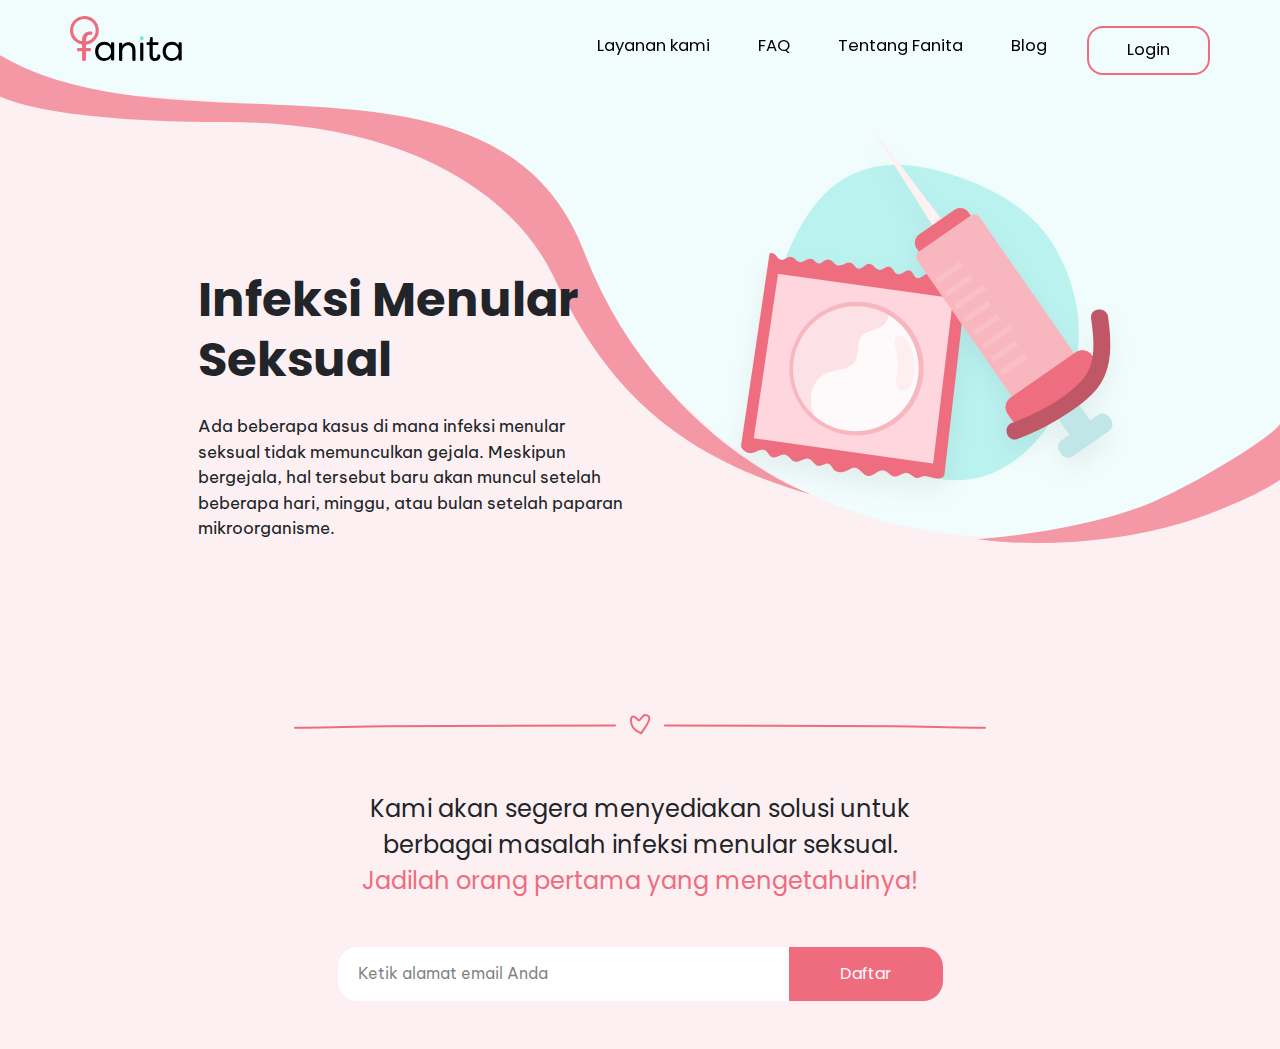
==== STI.html @ 1aedebb6 "STI LANDING PAGE" ====
<!DOCTYPE html>
<html lang="en">
<head>
    <meta charset="UTF-8">
    <meta http-equiv="X-UA-Compatible" content="IE=edge">
    <meta name="viewport" content="width=device-width, initial-scale=1.0">
    <title>Home - Fanita</title>
    <link rel="stylesheet" href="assets/css/bootstrap.min.css">
    <link rel="stylesheet" href="assets/css/lp-baru.css">
    <link rel="stylesheet" href="assets/css/media.css">
    <script src="assets/js/popper.min.js"></script>
    <script src="assets/js/jquery.min.js"></script>
    <script src="assets/js/bootstrap.min.js"></script>    
</head>
<body>

    <!-- navbar -->
    <nav class="navbar navbar-expand-lg navbar-light set-navbar-xs fixed-top">
        <div class="container cont-nav">
            <a class="navbar-brand" href="#">
                <img src="assets/img/icon/fanita-logo.svg" height="45" alt="">
            </a>
      
            <button class="navbar-toggler collapsed" type="button" data-toggle="collapse" data-target="#navbarSupportedContent" aria-controls="navbarSupportedContent" aria-expanded="false" aria-label="Toggle navigation">
                <span class="icon-bar top-bar"></span>
                <span class="icon-bar middle-bar"></span>
                <span class="icon-bar bottom-bar"></span>       
            </button>
      
      
            <div class="collapse navbar-collapse" id="navbarSupportedContent">
                <ul class="navbar-nav ml-auto">
                
                    <li class="nav-item active">
                        <a class="nav-link menu-list-item" href="#">Layanan kami<span class="sr-only">(current)</span></a>
                    </li>

                    <li class="nav-item active">
                        <a class="nav-link menu-list-item" href="#">FAQ</a>
                    </li>

                    <li class="nav-item active">
                        <a class="nav-link menu-list-item" href="#">Tentang Fanita</a>
                    </li>

                    <li class="nav-item active">
                        <a class="nav-link menu-list-item" href="#">Blog</a>
                    </li>

                    <li class="nav-item active">
                        <a class="nav-link menu-list-item login-button-navbar" href="#">Login</a>
                    </li>
                </ul>
            </div>
        </div>
    </nav>
    <!-- navbar -->

    <!-- hero section -->
    <div class="pink-bg-hero">
        <div class="container-fluid hero-sti">
            <div class="row">
            <img src="assets/img/lp-baru/bg-hero-sti.svg" class="w-100" alt="" style="position: absolute;">
                <div class="col-lg-6">
                    <div class="backup-box-content-hero" style="margin-left: 183px;margin-top: 270px;max-width: 425px;">
                        <h1 style="font-family: 'Poppins';font-weight: bold;font-size: 48px;line-height: 1.25;">Infeksi Menular Seksual</h1>
                        <p class="mt-4" style="font-family: 'Be Vietnam', sans-serif;font-size:17px;">Ada beberapa kasus di mana infeksi menular seksual tidak memunculkan gejala. Meskipun bergejala, hal tersebut baru akan muncul setelah beberapa hari, minggu, atau bulan setelah paparan mikroorganisme.</p>
                    </div>
                </div>
                <div class="col-lg-6">
                    <p class="text-center" style="margin-top: 110px;"><img src="assets/img/lp-baru/sti.png" class="img-fluid" alt=""></p>
                </div>
            </div>
        </div>
        <br>
        <p class="text-center" style="margin-top:130px;"><img src="assets/img/lp-baru/line-hero.svg" alt=""></p>
        <center style="font-size:24px;font-family: poppins;margin-top:55px;" class="pb-5">
            <div class="" style="max-width: 605px;">
                <p class="text-center mb-0">Kami akan segera menyediakan  solusi untuk berbagai masalah infeksi menular seksual.</p>
                <p class="text-center" style="color: #EF6C7F;">Jadilah orang pertama yang mengetahuinya!</p>
                
                <div class="input-group mt-5">
                    <input type="text" class="form-control form-cta" placeholder="Ketik alamat email Anda" aria-label="Recipient's username" aria-describedby="basic-addon2">
                    <div class="input-group-append">
                        <button class="btn btn-form-cta" type="button">Daftar</button>
                    </div>
                </div>

            </div>
        </center>
    </div>
    <!-- hero section -->

</body>
</html>

<script>
    $(window).scroll(function(){
	$('nav').toggleClass('scrolled', $(this).scrollTop() > 50);
});
</script>
---- assets/css/lp-baru.css ----
/* root settings */
@import url('https://fonts.googleapis.com/css2?family=Be+Vietnam:wght@300&family=Poppins:wght@400;700&display=swap');
@font-face {
    font-family: 'overpass';
    src: url(../../assets/fonts/overpass.ttf);
}

/* nav */
.color-txt-blck {
    color: #000;
  }
  .navbar-light {
    background-color: transparent !important;
    transition: 500ms ease;
    padding-top: 20px;
    padding-bottom: 20px;
  }
  .navbar-light.scrolled{
    box-shadow: 0px 4px 20px rgba(0, 0, 0, 0.05);
    background-color: #fff !important;

  }
  .nav-2 {
    padding-top: 16px;
    padding-bottom: 16px;
  }
  .navbar-nav {
    margin-left: 25px;
  }
  .cont-nav {
    padding-right: 0px;
    padding-left: 0px;
  }
  .navbar-brand {
      padding-top: 0;
      margin-top: -12px;
  }
  .nav-link {
    margin-top: 6px;
    margin-left: 32px;
    font-size: 16.6px !important;
    font-family: 'Poppins', sans-serif;
    color: #000 !important;
    position: relative;
    border-bottom: 2px solid transparent;
  }
  .nav-link:hover,.nav-link:focus,.nav-link:active {
    color: #EF6C7F !important;
  }
  .login-button-navbar {
    border: 2px solid #EF6C7F;
    border-radius: 16px;
    padding:10px 38px !important;
  }
  .img-navbar-user {
    height: 30.5px;
    border-radius: 50px;
  }
  .icon-bar {
    width: 22px; 
    height: 2px;
    background-color: #000;
    display: block;
    transition: all 0.2s;
    margin-top: 4px
  }
  
  .navbar-toggler {
    border: none;
    background: transparent !important;
    outline: none !important;
  }
  
  .navbar-toggler .top-bar {
    transform: rotate(45deg);
    transform-origin: 10% 10%;
  }
  
  .navbar-toggler .middle-bar {
    opacity: 0;
  }
  
  .navbar-toggler .bottom-bar {
    transform: rotate(-45deg);
    transform-origin: 10% 90%;
  }
  
  .navbar-toggler.collapsed .top-bar {
    transform: rotate(0);
  }
  
  .navbar-toggler.collapsed .middle-bar {
    opacity: 1;
  }
  
  .navbar-toggler.collapsed .bottom-bar {
    transform: rotate(0);
  }
  
/* nav */

/* hero-section STI */
.pink-bg-hero {
  background-color: #FDF0F2;

}

.form-cta , .form-cta:hover, .form-cta:active  , .form-cta:focus {
  padding: 27px 20px;
  outline: none;
  box-shadow: none;
  background: #fff !important;
  border: 0px solid;
  border-top-left-radius: 20px;
  border-bottom-left-radius: 20px;
  font-family: poppins;
}
.form-cta::placeholder {
  color: rgba(0, 0, 0, 0.5);
  font-family: 'be vietnam';
}
.btn-form-cta , .btn-form-cta:focus, .btn-form-cta:active {
  background: #EF6C7F;
  font-family: poppins;
  color:#fff;
  outline: none;
  box-shadow: none;
  padding-right: 50px;
  padding-left: 50px;
  border-top-right-radius: 20px;
  border-bottom-right-radius: 20px;
}
/* hero-section STI */
---- assets/css/media.css ----
@media (max-width:767px) {
    .nav-link {
        margin-top: 15px;
        margin-left: 9px;
        font-weight: 100;
    }
    
    .link-birthcontrol {
        margin-top: 130px;
    }
    .title-head {
        text-align: left !important;
        font-size: 23px;
        margin-top: 50px  !important;
    }
    .sec-content {
        padding:0px 30px;
        font-size: 16.5px;
    }
    .user-profile {
        margin-bottom: 16.5px;
    }
    .date-content {
        margin-top: 0;
        text-align: left;
    }
    .big-image {
        margin-top: 50px;
    }
    .title-cta {
        font-size: 26px;
    }
    .sub-title-cta {
        font-size: 15.5px;
    }
    .ct-cta {
        padding: 0px 30px;
    }
    .footer {
        padding:45px 15px;
    }
}
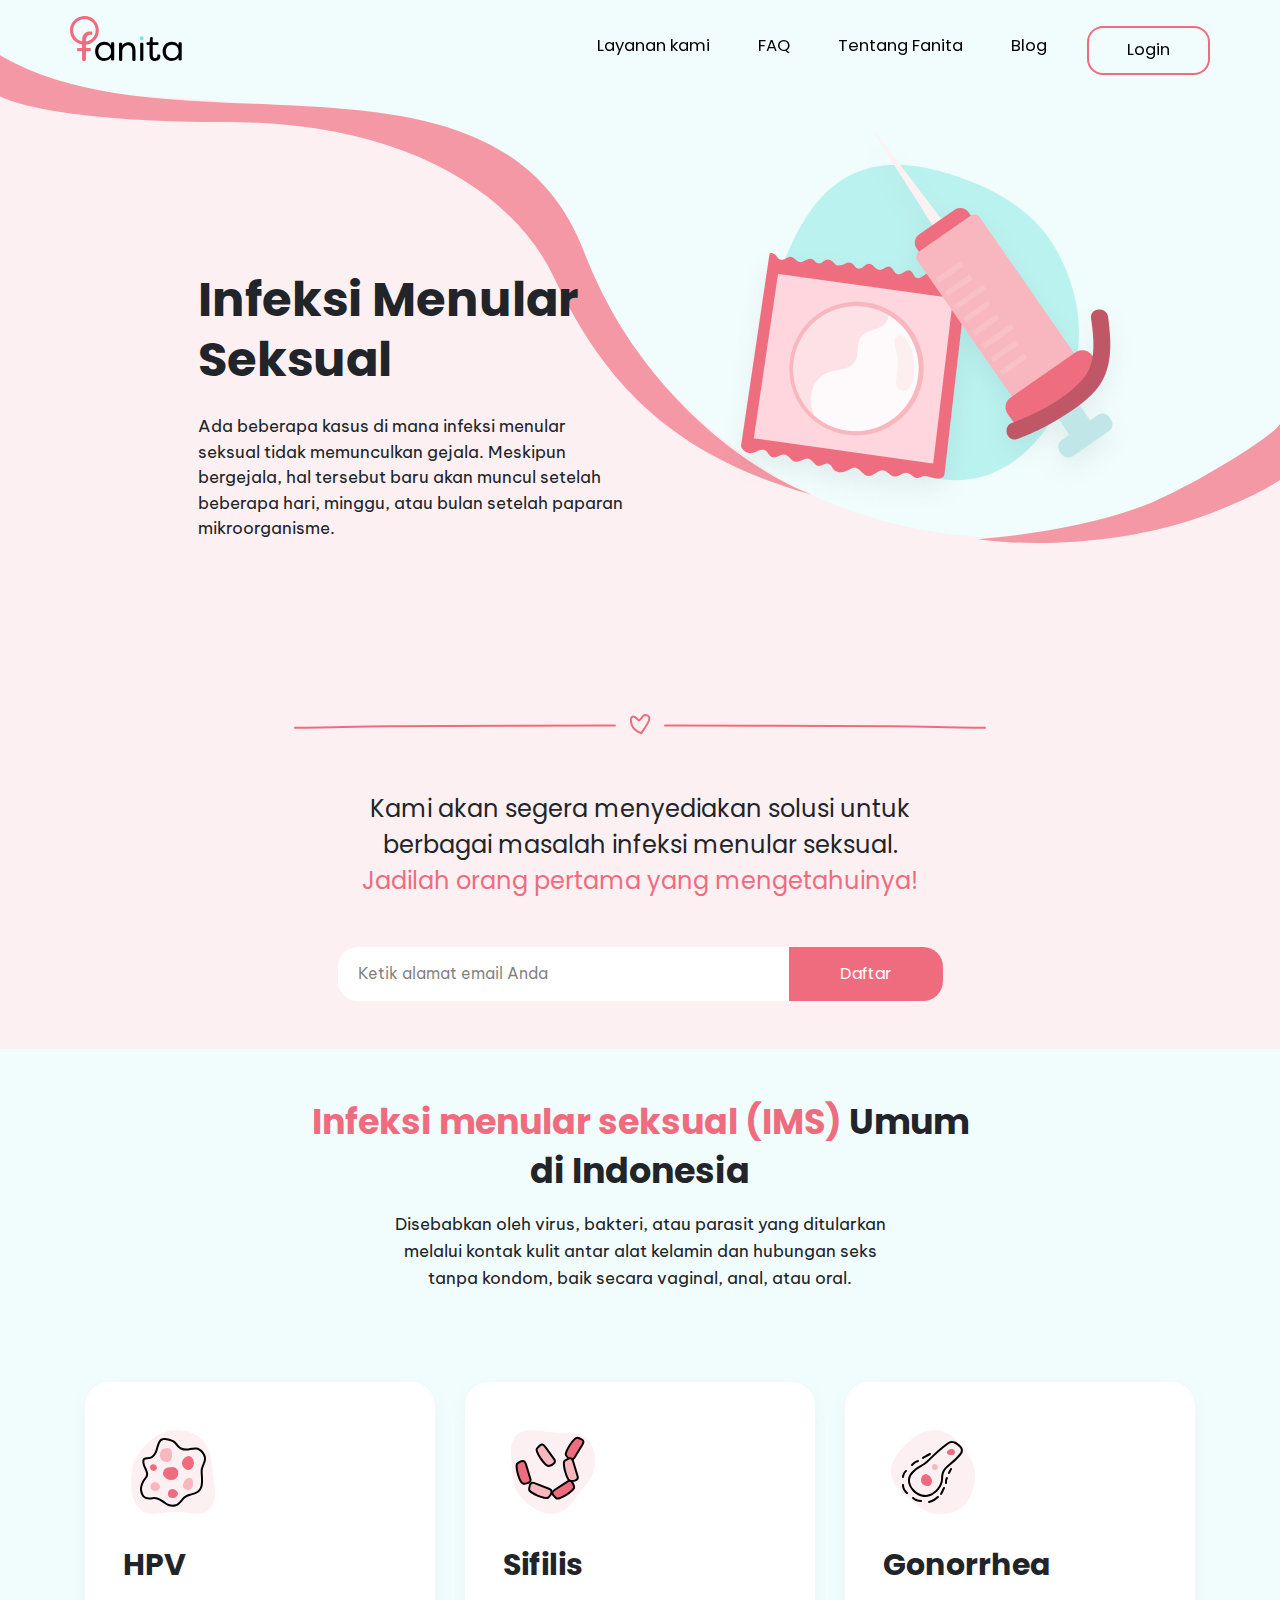
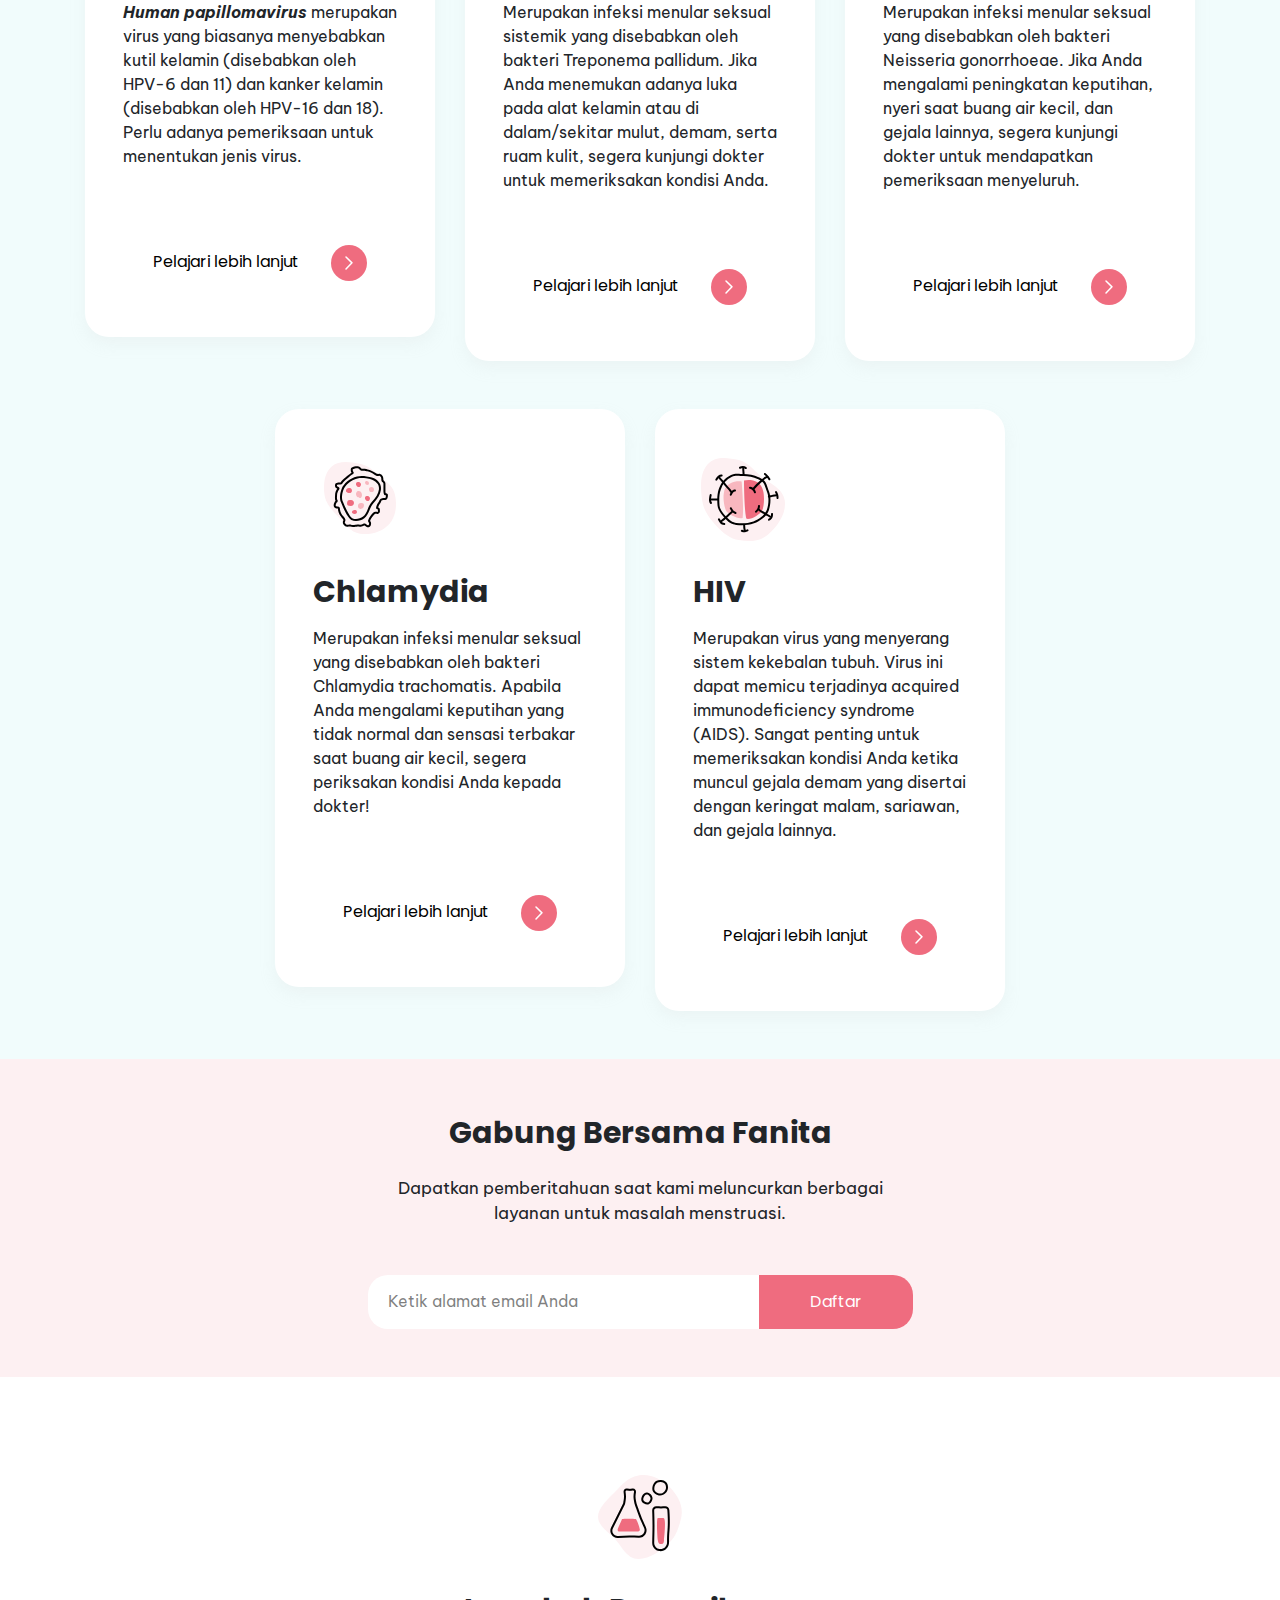
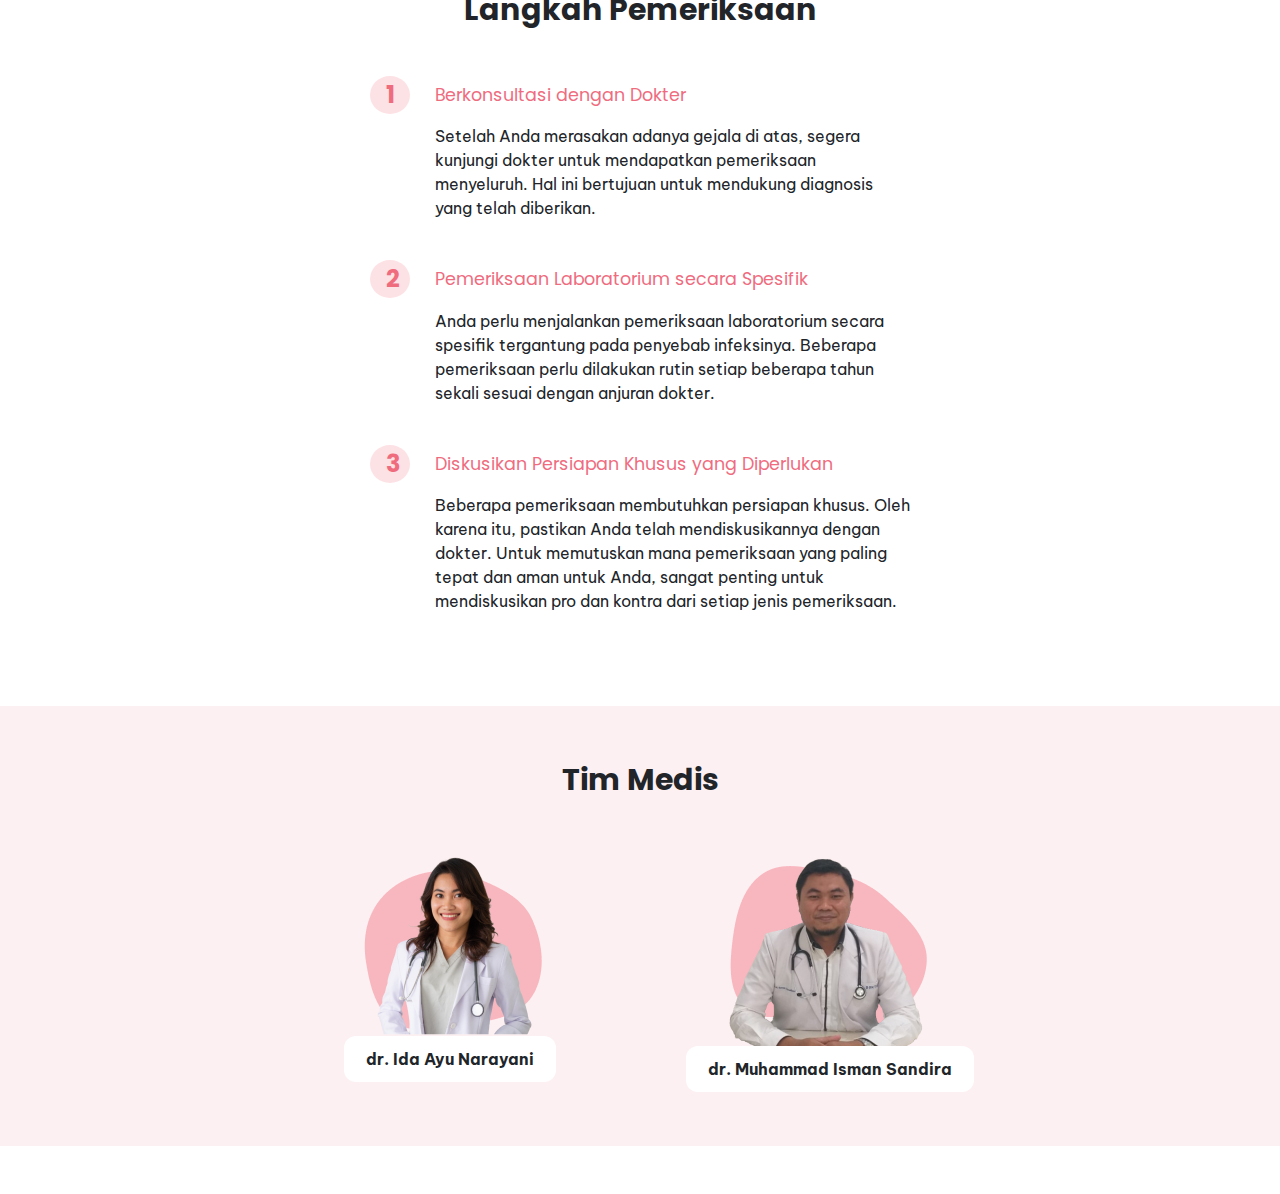
==== commit f3c90937: "long STI" ====
--- a/STI.html
+++ b/STI.html
@@ -57,44 +57,200 @@
     <!-- navbar -->
 
     <!-- hero section -->
-    <div class="pink-bg-hero">
+    <section class="pink-bg-hero">
         <div class="container-fluid hero-sti">
             <div class="row">
-            <img src="assets/img/lp-baru/bg-hero-sti.svg" class="w-100" alt="" style="position: absolute;">
+            <img src="assets/img/lp-baru/bg-hero-sti.svg" class="w-100 position-absolute" alt="">
                 <div class="col-lg-6">
-                    <div class="backup-box-content-hero" style="margin-left: 183px;margin-top: 270px;max-width: 425px;">
-                        <h1 style="font-family: 'Poppins';font-weight: bold;font-size: 48px;line-height: 1.25;">Infeksi Menular Seksual</h1>
-                        <p class="mt-4" style="font-family: 'Be Vietnam', sans-serif;font-size:17px;">Ada beberapa kasus di mana infeksi menular seksual tidak memunculkan gejala. Meskipun bergejala, hal tersebut baru akan muncul setelah beberapa hari, minggu, atau bulan setelah paparan mikroorganisme.</p>
+                    <div class="backup-box-content-hero">
+                        <h1 class="title-sti">Infeksi Menular Seksual</h1>
+                        <p class="mt-4 sub-title-sti">Ada beberapa kasus di mana infeksi menular seksual tidak memunculkan gejala. Meskipun bergejala, hal tersebut baru akan muncul setelah beberapa hari, minggu, atau bulan setelah paparan mikroorganisme.</p>
                     </div>
                 </div>
                 <div class="col-lg-6">
-                    <p class="text-center" style="margin-top: 110px;"><img src="assets/img/lp-baru/sti.png" class="img-fluid" alt=""></p>
+                    <p class="text-center mt-sti-img"><img src="assets/img/lp-baru/sti.png" class="img-fluid" alt=""></p>
                 </div>
             </div>
         </div>
         <br>
-        <p class="text-center" style="margin-top:130px;"><img src="assets/img/lp-baru/line-hero.svg" alt=""></p>
-        <center style="font-size:24px;font-family: poppins;margin-top:55px;" class="pb-5">
-            <div class="" style="max-width: 605px;">
+        <p class="text-center mt-line-hero"><img src="assets/img/lp-baru/line-hero.svg" alt=""></p>
+        <center class="pb-5 backup-form-hero-sti">
+            <div class="sub-backup-form-hero-sti">
                 <p class="text-center mb-0">Kami akan segera menyediakan  solusi untuk berbagai masalah infeksi menular seksual.</p>
-                <p class="text-center" style="color: #EF6C7F;">Jadilah orang pertama yang mengetahuinya!</p>
-                
+                <p class="text-center pink-text">Jadilah orang pertama yang mengetahuinya!</p>
+
                 <div class="input-group mt-5">
-                    <input type="text" class="form-control form-cta" placeholder="Ketik alamat email Anda" aria-label="Recipient's username" aria-describedby="basic-addon2">
+                    <input type="text" class="form-control form-hero-sti" placeholder="Ketik alamat email Anda" aria-label="Recipient's username" aria-describedby="basic-addon2">
                     <div class="input-group-append">
-                        <button class="btn btn-form-cta" type="button">Daftar</button>
-                    </div>
-                </div>
-
+                        <button class="btn btn-form-hero-sti" type="button">Daftar</button>
+                    </div>
+                </div>
             </div>
         </center>
-    </div>
+    </section>
     <!-- hero section -->
+
+    <!-- card section -->
+    <section class="container-fluid backup-card-section">
+        <center>
+            <p class="title-sti pt-5 title-card-section"><span class="pink-text">Infeksi menular seksual (IMS)</span> Umum di Indonesia</p>
+            <p class="sub-title-sti sub-title-card-section">Disebabkan oleh virus, bakteri, atau parasit yang ditularkan melalui kontak kulit antar alat kelamin dan hubungan seks tanpa kondom, baik secara vaginal, anal, atau oral.</p>
+        </center>
+        <div class="container">
+            <div class="row justify-content-center mt-90-card">
+                
+                <!-- card -->
+                <div class="col-lg-4 mb-5">
+                    <div class="card card-ims">
+                        <div class="card-body">
+                            <p><img src="assets/img/lp-baru/HPV.svg" alt=""></p>
+                            <h3 class="title-sti title-card-ims">HPV</h3>
+                            <p class="sub-title-sti sub-title-card-ims"><i><b>Human papillomavirus</b></i> merupakan virus yang biasanya menyebabkan kutil kelamin (disebabkan oleh HPV-6 dan 11) dan kanker kelamin (disebabkan oleh HPV-16 dan 18). Perlu adanya pemeriksaan untuk menentukan jenis virus.</p>
+                            <p class="text-center mt-77-card"><a href="">Pelajari lebih lanjut &nbsp;<img src="assets/img/lp-baru/accordion-next.svg" alt="" class="ml-4"></a></p>
+                        </div>
+                    </div>
+                </div>
+                <!-- card -->
+
+                <!-- card -->
+                <div class="col-lg-4 mb-5">
+                    <div class="card card-ims">
+                        <div class="card-body">
+                            <p><img src="assets/img/lp-baru/syphilis.svg" alt=""></p>
+                            <h3 class="title-sti title-card-ims">Sifilis</h3>
+                            <p class="sub-title-sti sub-title-card-ims">Merupakan infeksi menular seksual sistemik yang disebabkan oleh bakteri Treponema pallidum. Jika Anda menemukan adanya luka pada alat kelamin atau di dalam/sekitar mulut, demam, serta ruam kulit, segera kunjungi dokter untuk memeriksakan kondisi Anda.</p>
+                            <p class="text-center mt-77-card"><a href="">Pelajari lebih lanjut &nbsp;<img src="assets/img/lp-baru/accordion-next.svg" alt="" class="ml-4"></a></p>
+                        </div>
+                    </div>
+                </div>
+                <!-- card -->
+                
+                <!-- card -->
+                <div class="col-lg-4 mb-5">
+                    <div class="card card-ims">
+                        <div class="card-body">
+                            <p><img src="assets/img/lp-baru/gonorrhea.svg" alt=""></p>
+                            <h3 class="title-sti title-card-ims">Gonorrhea</h3>
+                            <p class="sub-title-sti sub-title-card-ims">Merupakan infeksi menular seksual yang disebabkan oleh bakteri Neisseria gonorrhoeae. Jika Anda mengalami peningkatan keputihan, nyeri saat buang air kecil, dan gejala lainnya, segera kunjungi dokter untuk mendapatkan pemeriksaan menyeluruh.</p>
+                            <p class="text-center mt-77-card"><a href="">Pelajari lebih lanjut &nbsp;<img src="assets/img/lp-baru/accordion-next.svg" alt="" class="ml-4"></a></p>
+                        </div>
+                    </div>
+                </div>
+                <!-- card -->
+
+                <!-- card -->
+                <div class="col-lg-4 mb-5">
+                    <div class="card card-ims">
+                        <div class="card-body">
+                            <p><img src="assets/img/lp-baru/chlamydia.svg" alt=""></p>
+                            <h3 class="title-sti title-card-ims">Chlamydia</h3>
+                            <p class="sub-title-sti sub-title-card-ims">Merupakan infeksi menular seksual yang disebabkan oleh bakteri Chlamydia trachomatis. Apabila Anda mengalami keputihan yang tidak normal dan sensasi terbakar saat buang air kecil, segera periksakan kondisi Anda kepada dokter!</p>
+                            <p class="text-center mt-77-card"><a href="">Pelajari lebih lanjut &nbsp;<img src="assets/img/lp-baru/accordion-next.svg" alt="" class="ml-4"></a></p>
+                        </div>
+                    </div>
+                </div>
+                <!-- card -->
+
+                <!-- card -->
+                <div class="col-lg-4 mb-5">
+                    <div class="card card-ims">
+                        <div class="card-body">
+                            <p><img src="assets/img/lp-baru/hiv.svg" alt=""></p>
+                            <h3 class="title-sti title-card-ims">HIV</h3>
+                            <p class="sub-title-sti sub-title-card-ims">Merupakan virus yang menyerang sistem kekebalan tubuh. Virus ini dapat memicu terjadinya acquired immunodeficiency syndrome (AIDS). Sangat penting untuk memeriksakan kondisi Anda ketika muncul gejala demam yang disertai dengan keringat malam, sariawan, dan gejala lainnya.</p>
+                            <p class="text-center mt-77-card"><a href="">Pelajari lebih lanjut &nbsp;<img src="assets/img/lp-baru/accordion-next.svg" alt="" class="ml-4"></a></p>
+                        </div>
+                    </div>
+                </div>
+                <!-- card -->
+                
+            </div>
+        </div>
+    </section>
+    <!-- card section -->
+
+    <!-- cta section -->
+    <section class="container-fluid pb-5 pink-bg-hero">
+       <div class="container backup-cta-sti">
+        <center>
+            <p class="title-sti pt-5 title-cta-sti">Gabung Bersama Fanita</p>
+            <p class="mt-4 sub-title-sti">Dapatkan pemberitahuan saat kami meluncurkan berbagai layanan untuk masalah menstruasi.</p>
+            <div class="input-group mt-5">
+                <input type="text" class="form-control form-hero-sti" placeholder="Ketik alamat email Anda" aria-label="Recipient's username" aria-describedby="basic-addon2">
+                <div class="input-group-append">
+                    <button class="btn btn-form-hero-sti" type="button">Daftar</button>
+                </div>
+            </div>
+        </center>
+       </div> 
+    </section>
+    <!-- cta section -->
+
+    <!-- step section -->
+    <section class="container-fluid step-section mt-90-card">
+        <div class="container sub-step-section">
+            <p class="text-center"><img src="assets/img/lp-baru/lab-test.svg" class="img-fluid" alt=""></p>
+            <p class="title-sti text-center mt-4 mb-5 fsz-30">Langkah Pemeriksaan</p>
+            
+            <div class="mb-4">
+                <div class="d-flex">
+                    <p class="number-step">1</p>
+                    <div class="d-block">
+                        <p class="title-step">Berkonsultasi dengan Dokter</p>
+                        <p class="sub-title-sti fsz-16">Setelah Anda merasakan adanya gejala di atas, segera kunjungi dokter untuk mendapatkan pemeriksaan menyeluruh. Hal ini bertujuan untuk mendukung diagnosis yang telah diberikan.</p>
+                    </div>
+                </div>
+            </div>
+
+            <div class="mb-4">
+                <div class="d-flex">
+                    <p class="number-step">2</p>
+                    <div class="d-block">
+                        <p class="title-step">Pemeriksaan Laboratorium secara Spesifik</p>
+                        <p class="sub-title-sti fsz-16">Anda perlu menjalankan pemeriksaan laboratorium secara spesifik tergantung pada penyebab infeksinya. Beberapa pemeriksaan perlu dilakukan rutin setiap beberapa tahun sekali sesuai dengan anjuran dokter.</p>
+                    </div>
+                </div>
+            </div>
+
+            <div class="mb-4">
+                <div class="d-flex">
+                    <p class="number-step">3</p>
+                    <div class="d-block">
+                        <p class="title-step">Diskusikan Persiapan Khusus yang Diperlukan</p>
+                        <p class="sub-title-sti fsz-16">Beberapa pemeriksaan membutuhkan persiapan khusus. Oleh karena itu, pastikan Anda telah mendiskusikannya dengan dokter. Untuk memutuskan mana pemeriksaan yang paling tepat dan aman untuk Anda, sangat penting untuk mendiskusikan pro dan kontra dari setiap jenis pemeriksaan.</p>
+                    </div>
+                </div>
+            </div>
+
+            
+        </div>
+    </section>
+    <!-- step section -->
+
+    <!-- tim medis section -->
+    <section class="container-fluid tim-medis-section pink-bg-hero pb-5 mt-77-card">
+        <div class="container">
+            <p class="title-sti text-center title-cta-sti mt-4 mb-5">Tim Medis</p>
+            <div class="row justify-content-center">
+                <div class="col-lg-4">
+                    <p class="text-center"><img src="assets/img/lp-baru/drIda.png" class="img-fluid" alt=""></p>
+                    <p class="text-center mm-45"><span>dr. Ida Ayu Narayani</span></p>
+                </div>
+                <div class="col-lg-4">
+                    <p class="text-center"><img src="assets/img/lp-baru/drIsman.png" class="img-fluid" alt=""></p>
+                    <p class="text-center mm-45"><span> dr.  Muhammad Isman Sandira</span></p>
+                </div>
+            </div>
+        </div>
+    </section>
+    <br><br>
+    <!-- tim medis section -->
 
 </body>
 </html>
 
 <script>
+    // script animation navbar on scroll
     $(window).scroll(function(){
 	$('nav').toggleClass('scrolled', $(this).scrollTop() > 50);
 });
--- a/assets/css/lp-baru.css
+++ b/assets/css/lp-baru.css
@@ -102,10 +102,33 @@
 /* hero-section STI */
 .pink-bg-hero {
   background-color: #FDF0F2;
-
-}
-
-.form-cta , .form-cta:hover, .form-cta:active  , .form-cta:focus {
+}
+.backup-box-content-hero {
+  margin-left: 183px;margin-top: 270px;max-width: 425px;
+}
+.title-sti {
+  font-family: 'Poppins';font-weight: bold;font-size: 48px;line-height: 1.25;
+}
+.sub-title-sti {
+  font-family: 'Be Vietnam', sans-serif;font-size:17px;
+}
+.mt-line-hero {
+  margin-top:130px;
+}
+.mt-sti-img {
+  margin-top: 110px;
+}
+.backup-form-hero-sti {
+  font-size:24px;font-family: poppins;margin-top:55px;
+}
+.sub-backup-form-hero-sti {
+  max-width: 605px;
+}
+.pink-text {
+  color: #EF6C7F; 
+}
+
+.form-hero-sti , .form-hero-sti:hover, .form-hero-sti:active  , .form-hero-sti:focus {
   padding: 27px 20px;
   outline: none;
   box-shadow: none;
@@ -115,11 +138,11 @@
   border-bottom-left-radius: 20px;
   font-family: poppins;
 }
-.form-cta::placeholder {
+.form-hero-sti::placeholder {
   color: rgba(0, 0, 0, 0.5);
   font-family: 'be vietnam';
 }
-.btn-form-cta , .btn-form-cta:focus, .btn-form-cta:active {
+.btn-form-hero-sti , .btn-form-hero-sti:focus, .btn-form-hero-sti:active {
   background: #EF6C7F;
   font-family: poppins;
   color:#fff;
@@ -130,4 +153,93 @@
   border-top-right-radius: 20px;
   border-bottom-right-radius: 20px;
 }
-/* hero-section STI */+/* hero-section STI */
+
+/* card section */
+.backup-card-section {
+  background-color: #F1FCFC;
+}
+.title-card-section {
+  font-size: 35px;max-width: 660px;line-height: 1.4;
+}
+.sub-title-card-section {
+  max-width:520px;line-height:1.6;
+}
+.mt-90-card {
+  margin-top:90px;
+}
+.mt-77-card {
+  margin-top:77px;
+}
+.card-ims {
+  border: none;border-radius: 24px;padding: 20px 18px;box-shadow: 0px 7px 16px 0px #CCCCCC26;
+
+}
+.title-card-ims {
+  font-size: 30px;margin-top: 24px;margin-bottom:16px;
+}
+.sub-title-card-ims {
+  font-size: 16px;
+}
+.mt-77-card > a {
+  font-family:poppins;color:#000;
+}
+.mt-77-card > a:hover , .mt-77-card > a:focus {
+  text-decoration: none;
+  color:#EF6C7F;
+  transition: all 0.3s ease-in-out;
+}
+/* card section */
+
+/* CTA */
+.backup-cta-sti {
+  max-width: 575px;
+}
+.title-cta-sti {
+  font-size:30px;padding-top: 55px !important;
+}
+/* CTA */
+
+/* STEP */
+.sub-step-section {
+  padding: 0px 300px;
+}
+.fsz-30 {
+ font-size: 30px;
+}
+.fsz-16 {
+  font-size: 16px;
+}
+.number-step {
+  font-family: 'Poppins';
+  font-weight: bold;
+  margin-right: 25px;
+  color: #EF6C7F;
+  background: #FDE2E5;
+  padding: 1px 16px;
+  border-radius: 100%;
+  font-size: 24px;
+  width: 40px;
+  height: 38px;
+
+}
+.title-step {
+  font-family: 'Poppins';
+  font-size: 17.5px;
+  margin-top: 6px;
+  color: #EF6C7F;
+}
+/* STEP */
+
+/* TIM MEDIS SECTION */
+.mm-45 {
+  margin-top:-45px;
+}
+.mm-45 > span {
+  background: #fff;
+  font-family: 'Be Vietnam';
+  font-weight: bold;
+  padding: 13px 22px;
+  border-radius: 12px;
+}
+/* TIM MEDIS SECTION */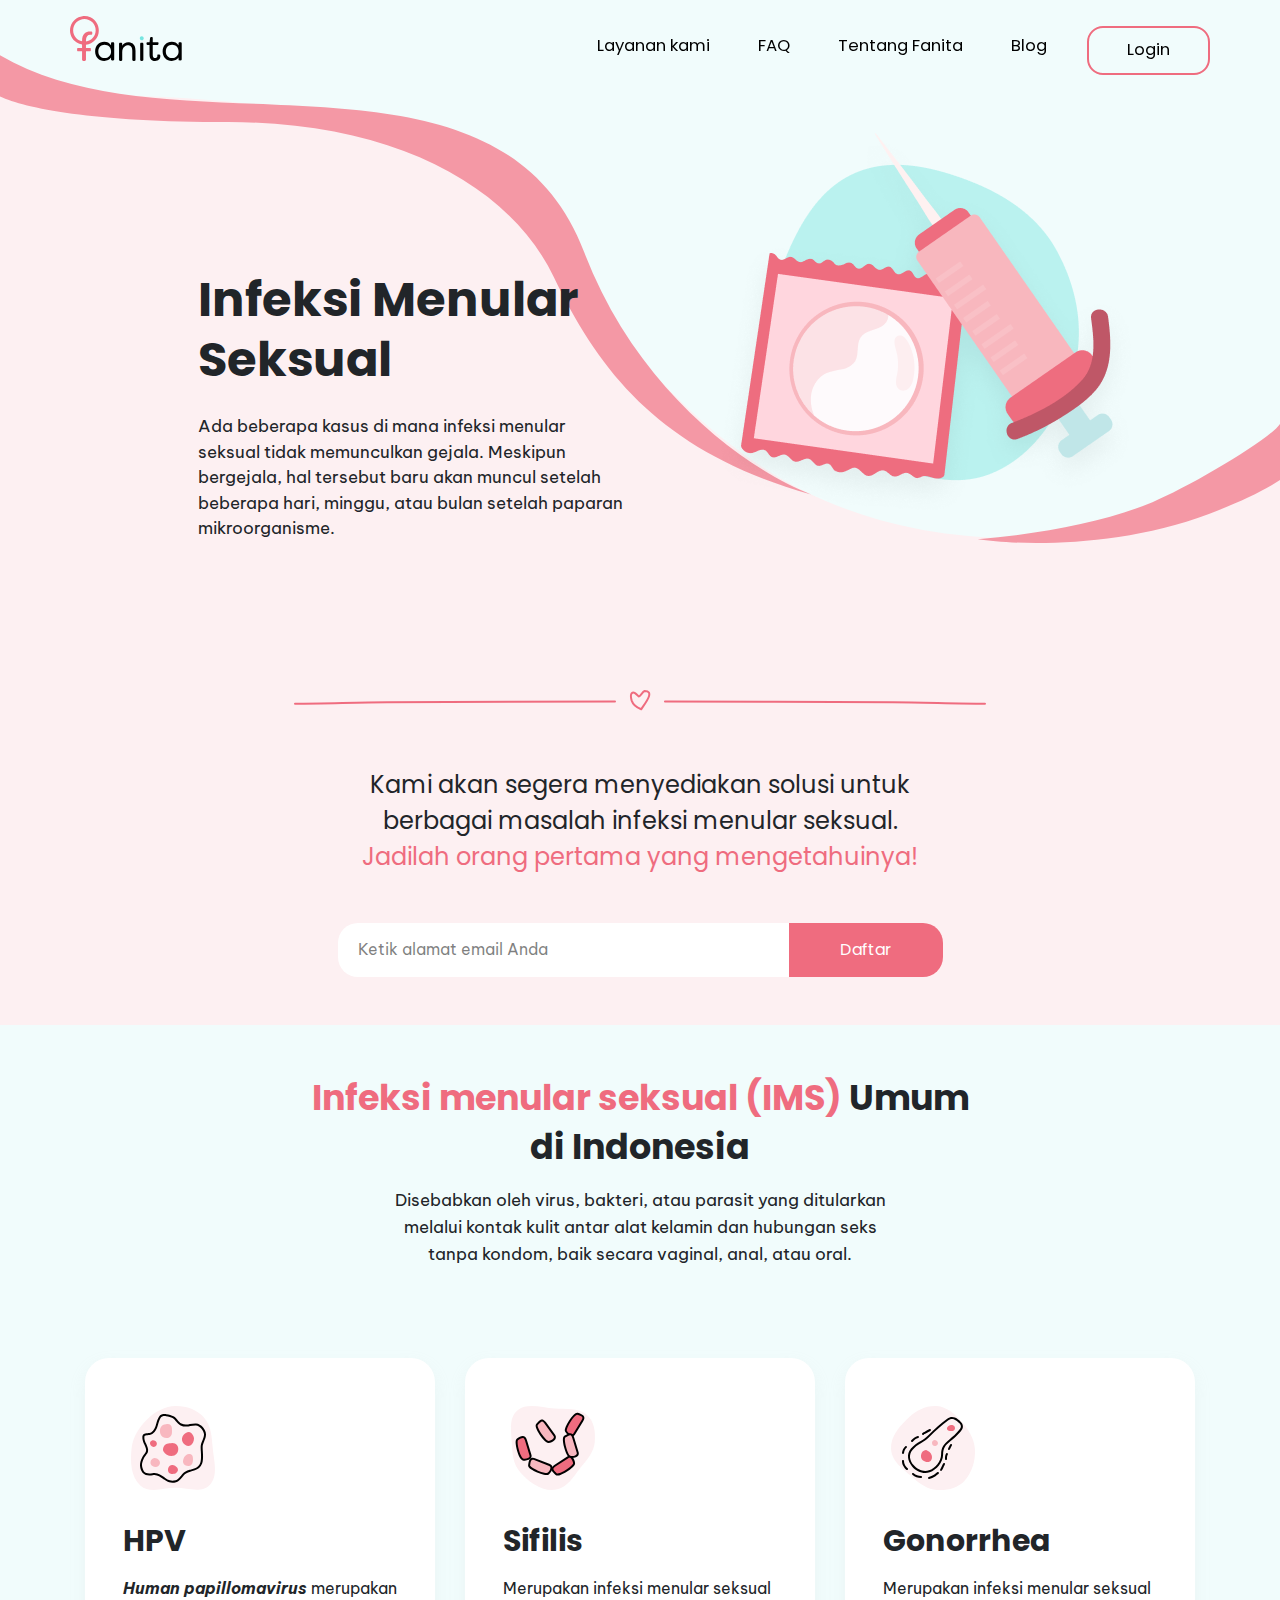
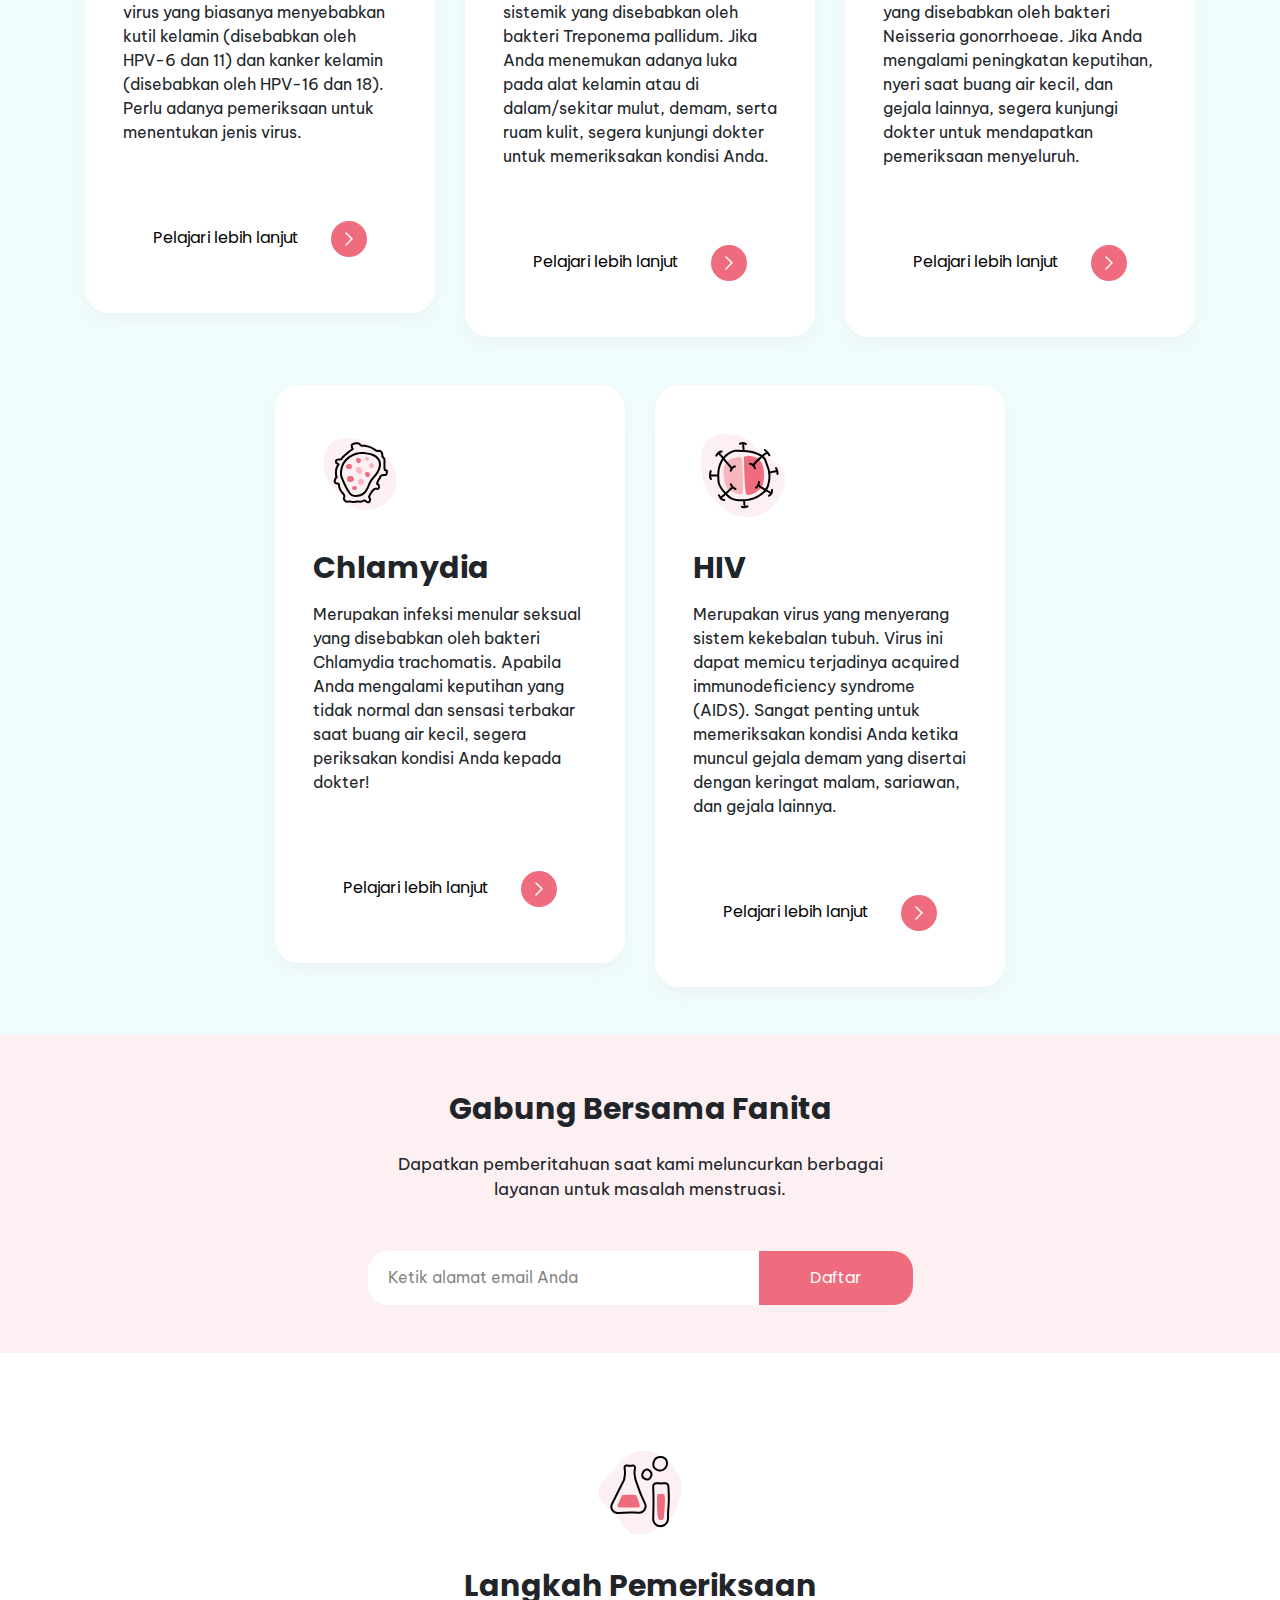
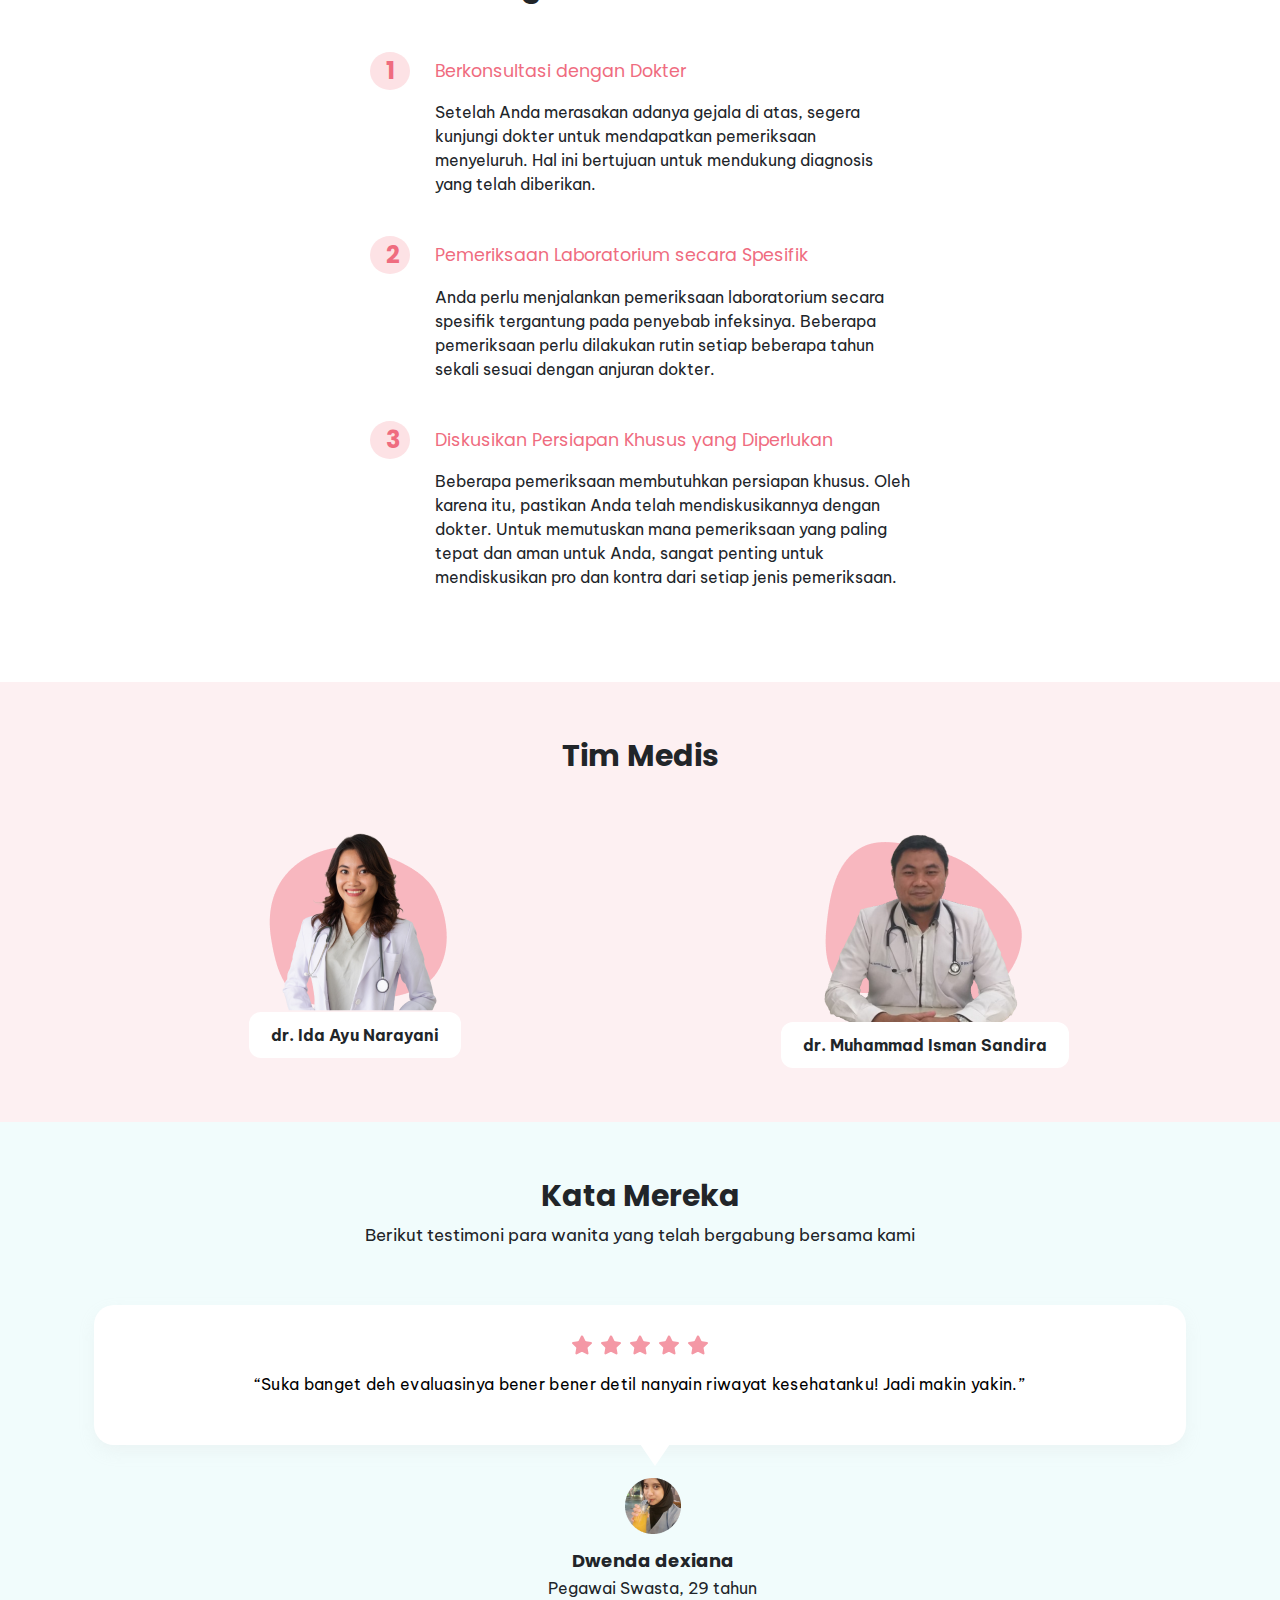
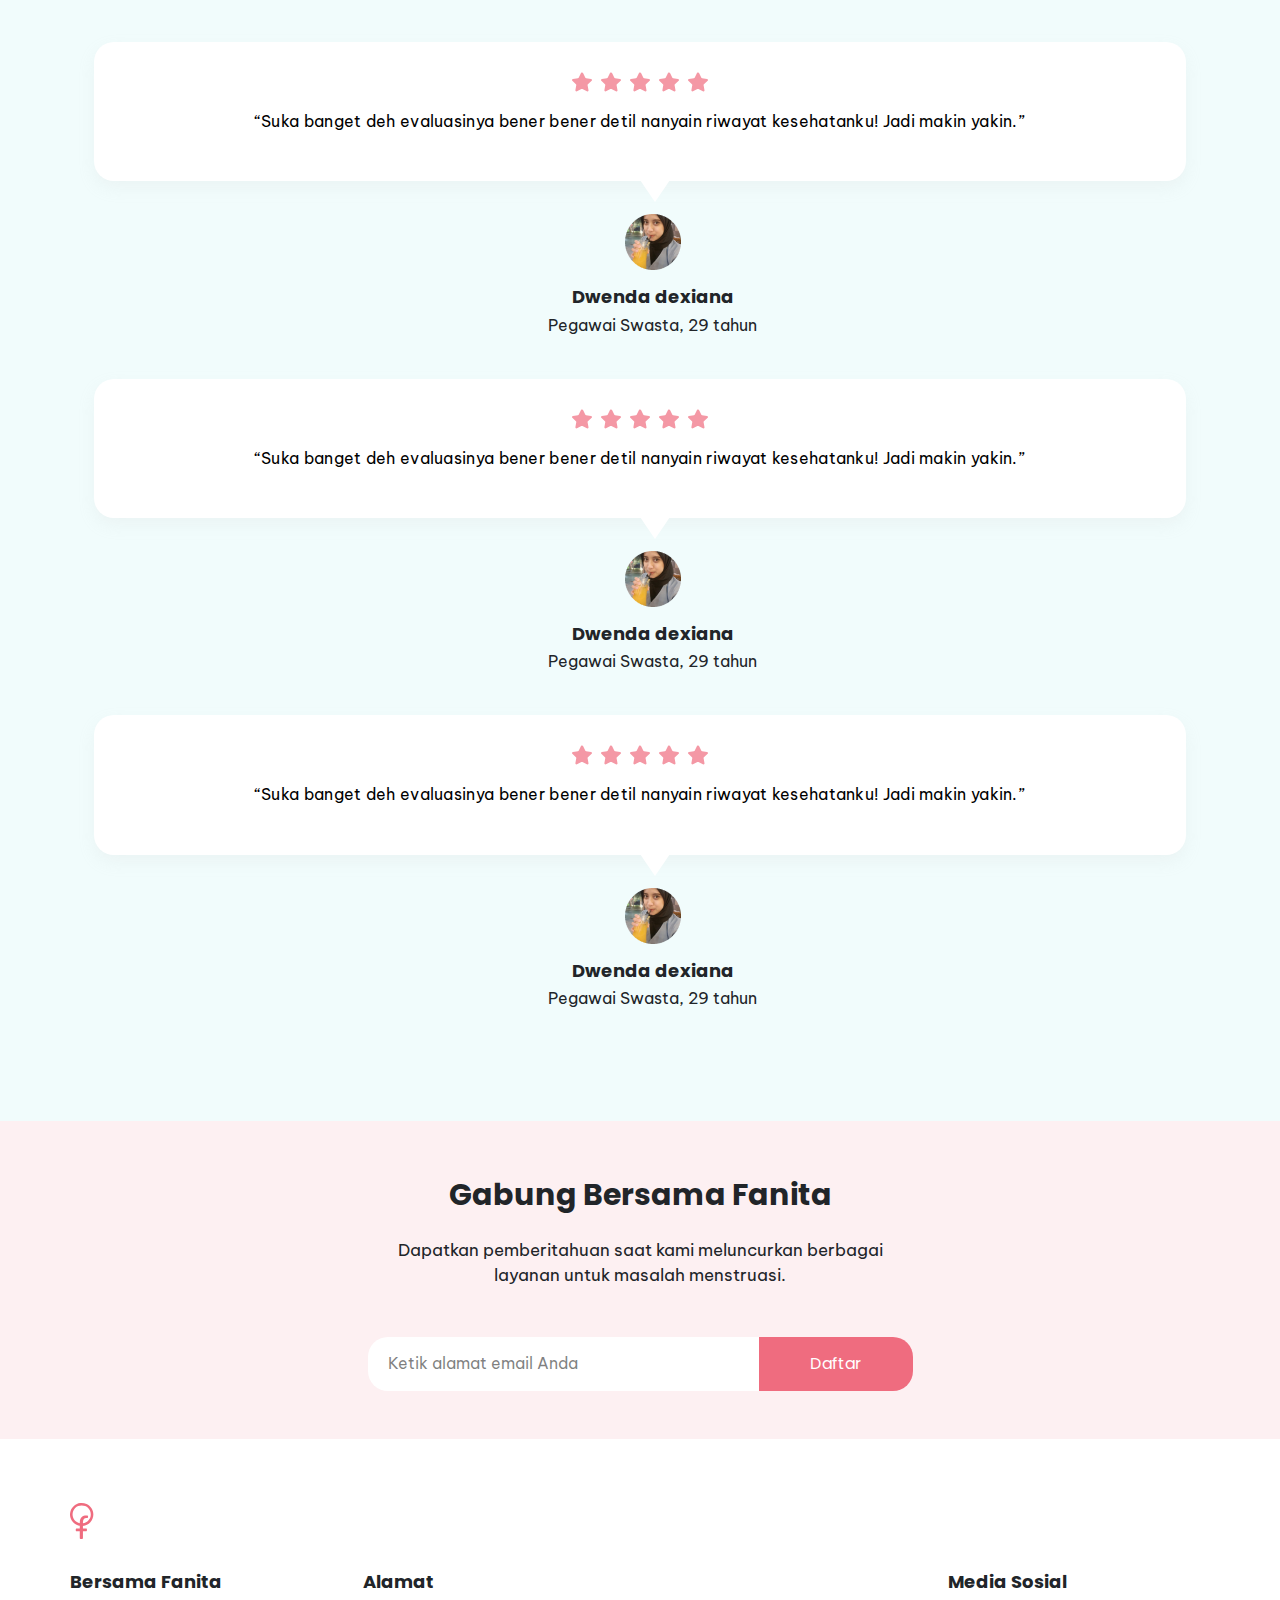
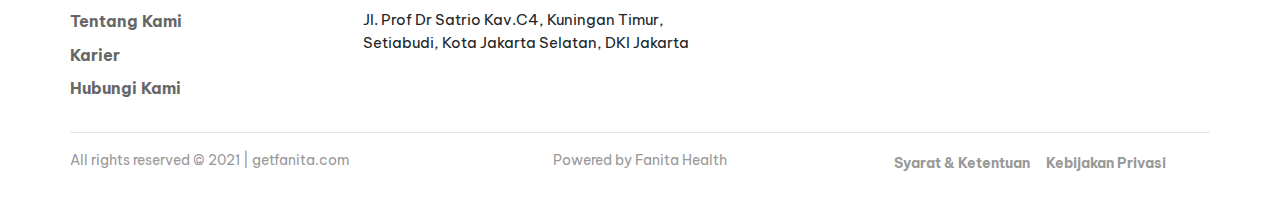
==== commit 7ab5e152: "fixing mobile STI" ====
--- a/STI.html
+++ b/STI.html
@@ -8,9 +8,15 @@
     <link rel="stylesheet" href="assets/css/bootstrap.min.css">
     <link rel="stylesheet" href="assets/css/lp-baru.css">
     <link rel="stylesheet" href="assets/css/media.css">
+    <!-- slick slider -->
+    <link rel="stylesheet" href="https://cdnjs.cloudflare.com/ajax/libs/slick-carousel/1.8.0/slick.min.css" />	
+    <link rel="stylesheet" href="https://cdnjs.cloudflare.com/ajax/libs/slick-carousel/1.8.0/slick-theme.min.css" />
+    <!-- slick slider -->
     <script src="assets/js/popper.min.js"></script>
     <script src="assets/js/jquery.min.js"></script>
     <script src="assets/js/bootstrap.min.js"></script>    
+    <!-- slick js -->
+    <script type="text/javascript" src="https://cdnjs.cloudflare.com/ajax/libs/slick-carousel/1.8.0/slick.js"></script>
 </head>
 <body>
 
@@ -60,26 +66,30 @@
     <section class="pink-bg-hero">
         <div class="container-fluid hero-sti">
             <div class="row">
-            <img src="assets/img/lp-baru/bg-hero-sti.svg" class="w-100 position-absolute" alt="">
-                <div class="col-lg-6">
+                <img src="assets/img/lp-baru/bg-hero-sti.svg" class="w-100 position-absolute d-none d-sm-block" alt="">
+
+                <!-- muncul saat display mobile -->
+                <div class="container set-mobile-hero-bg d-block d-sm-none d-md-none d-lg-none">
+                    <p class="text-center mt-sti-img"><img src="assets/img/lp-baru/sti.png"  class="img-fluid img-xs-head" alt=""></p>
+                </div>
+                <!-- muncul saat display mobile -->
+
+                <div class="col-lg-6 col-md-6 col-sm-6">
                     <div class="backup-box-content-hero">
-                        <h1 class="title-sti">Infeksi Menular Seksual</h1>
-                        <p class="mt-4 sub-title-sti">Ada beberapa kasus di mana infeksi menular seksual tidak memunculkan gejala. Meskipun bergejala, hal tersebut baru akan muncul setelah beberapa hari, minggu, atau bulan setelah paparan mikroorganisme.</p>
-                    </div>
-                </div>
-                <div class="col-lg-6">
+                        <h1 class="title-sti center-text-xs">Infeksi Menular Seksual</h1>
+                        <p class="mt-4 sub-title-sti center-text-xs">Ada beberapa kasus di mana infeksi menular seksual tidak memunculkan gejala. Meskipun bergejala, hal tersebut baru akan muncul setelah beberapa hari, minggu, atau bulan setelah paparan mikroorganisme.</p>
+                    </div>
+                </div>
+                <div class="col-lg-6 col-md-6 col-sm-6 d-none d-sm-block">
                     <p class="text-center mt-sti-img"><img src="assets/img/lp-baru/sti.png" class="img-fluid" alt=""></p>
                 </div>
             </div>
-        </div>
-        <br>
-        <p class="text-center mt-line-hero"><img src="assets/img/lp-baru/line-hero.svg" alt=""></p>
+            <p class="text-center mt-line-hero "><img src="assets/img/lp-baru/line-hero.svg" class="img-fluid" alt=""></p>
+        </div>
         <center class="pb-5 backup-form-hero-sti">
             <div class="sub-backup-form-hero-sti">
-                <p class="text-center mb-0">Kami akan segera menyediakan  solusi untuk berbagai masalah infeksi menular seksual.</p>
-                <p class="text-center pink-text">Jadilah orang pertama yang mengetahuinya!</p>
-
-                <div class="input-group mt-5">
+                <p class="text-center mb-0">Kami akan segera menyediakan  solusi untuk berbagai masalah infeksi menular seksual. <span class="pink-text">Jadilah orang pertama yang mengetahuinya!</span> </p>
+                <div class="input-group mt-5 mt-group-xs">
                     <input type="text" class="form-control form-hero-sti" placeholder="Ketik alamat email Anda" aria-label="Recipient's username" aria-describedby="basic-addon2">
                     <div class="input-group-append">
                         <button class="btn btn-form-hero-sti" type="button">Daftar</button>
@@ -92,166 +102,425 @@
 
     <!-- card section -->
     <section class="container-fluid backup-card-section">
-        <center>
-            <p class="title-sti pt-5 title-card-section"><span class="pink-text">Infeksi menular seksual (IMS)</span> Umum di Indonesia</p>
-            <p class="sub-title-sti sub-title-card-section">Disebabkan oleh virus, bakteri, atau parasit yang ditularkan melalui kontak kulit antar alat kelamin dan hubungan seks tanpa kondom, baik secara vaginal, anal, atau oral.</p>
-        </center>
-        <div class="container">
-            <div class="row justify-content-center mt-90-card">
-                
-                <!-- card -->
-                <div class="col-lg-4 mb-5">
-                    <div class="card card-ims">
-                        <div class="card-body">
-                            <p><img src="assets/img/lp-baru/HPV.svg" alt=""></p>
-                            <h3 class="title-sti title-card-ims">HPV</h3>
-                            <p class="sub-title-sti sub-title-card-ims"><i><b>Human papillomavirus</b></i> merupakan virus yang biasanya menyebabkan kutil kelamin (disebabkan oleh HPV-6 dan 11) dan kanker kelamin (disebabkan oleh HPV-16 dan 18). Perlu adanya pemeriksaan untuk menentukan jenis virus.</p>
-                            <p class="text-center mt-77-card"><a href="">Pelajari lebih lanjut &nbsp;<img src="assets/img/lp-baru/accordion-next.svg" alt="" class="ml-4"></a></p>
-                        </div>
-                    </div>
-                </div>
-                <!-- card -->
-
-                <!-- card -->
-                <div class="col-lg-4 mb-5">
-                    <div class="card card-ims">
-                        <div class="card-body">
-                            <p><img src="assets/img/lp-baru/syphilis.svg" alt=""></p>
-                            <h3 class="title-sti title-card-ims">Sifilis</h3>
-                            <p class="sub-title-sti sub-title-card-ims">Merupakan infeksi menular seksual sistemik yang disebabkan oleh bakteri Treponema pallidum. Jika Anda menemukan adanya luka pada alat kelamin atau di dalam/sekitar mulut, demam, serta ruam kulit, segera kunjungi dokter untuk memeriksakan kondisi Anda.</p>
-                            <p class="text-center mt-77-card"><a href="">Pelajari lebih lanjut &nbsp;<img src="assets/img/lp-baru/accordion-next.svg" alt="" class="ml-4"></a></p>
-                        </div>
-                    </div>
-                </div>
-                <!-- card -->
-                
-                <!-- card -->
-                <div class="col-lg-4 mb-5">
-                    <div class="card card-ims">
-                        <div class="card-body">
-                            <p><img src="assets/img/lp-baru/gonorrhea.svg" alt=""></p>
-                            <h3 class="title-sti title-card-ims">Gonorrhea</h3>
-                            <p class="sub-title-sti sub-title-card-ims">Merupakan infeksi menular seksual yang disebabkan oleh bakteri Neisseria gonorrhoeae. Jika Anda mengalami peningkatan keputihan, nyeri saat buang air kecil, dan gejala lainnya, segera kunjungi dokter untuk mendapatkan pemeriksaan menyeluruh.</p>
-                            <p class="text-center mt-77-card"><a href="">Pelajari lebih lanjut &nbsp;<img src="assets/img/lp-baru/accordion-next.svg" alt="" class="ml-4"></a></p>
-                        </div>
-                    </div>
-                </div>
-                <!-- card -->
-
-                <!-- card -->
-                <div class="col-lg-4 mb-5">
-                    <div class="card card-ims">
-                        <div class="card-body">
-                            <p><img src="assets/img/lp-baru/chlamydia.svg" alt=""></p>
-                            <h3 class="title-sti title-card-ims">Chlamydia</h3>
-                            <p class="sub-title-sti sub-title-card-ims">Merupakan infeksi menular seksual yang disebabkan oleh bakteri Chlamydia trachomatis. Apabila Anda mengalami keputihan yang tidak normal dan sensasi terbakar saat buang air kecil, segera periksakan kondisi Anda kepada dokter!</p>
-                            <p class="text-center mt-77-card"><a href="">Pelajari lebih lanjut &nbsp;<img src="assets/img/lp-baru/accordion-next.svg" alt="" class="ml-4"></a></p>
-                        </div>
-                    </div>
-                </div>
-                <!-- card -->
-
-                <!-- card -->
-                <div class="col-lg-4 mb-5">
-                    <div class="card card-ims">
-                        <div class="card-body">
-                            <p><img src="assets/img/lp-baru/hiv.svg" alt=""></p>
-                            <h3 class="title-sti title-card-ims">HIV</h3>
-                            <p class="sub-title-sti sub-title-card-ims">Merupakan virus yang menyerang sistem kekebalan tubuh. Virus ini dapat memicu terjadinya acquired immunodeficiency syndrome (AIDS). Sangat penting untuk memeriksakan kondisi Anda ketika muncul gejala demam yang disertai dengan keringat malam, sariawan, dan gejala lainnya.</p>
-                            <p class="text-center mt-77-card"><a href="">Pelajari lebih lanjut &nbsp;<img src="assets/img/lp-baru/accordion-next.svg" alt="" class="ml-4"></a></p>
-                        </div>
-                    </div>
-                </div>
-                <!-- card -->
-                
-            </div>
-        </div>
+    <center>
+        <p class="title-sti pt-5 title-card-section xs-title-card-section"><span class="pink-text">Infeksi menular seksual (IMS)</span> Umum di Indonesia</p>
+        <p class="sub-title-sti sub-title-card-section">Disebabkan oleh virus, bakteri, atau parasit yang ditularkan melalui kontak kulit antar alat kelamin dan hubungan seks tanpa kondom, baik secara vaginal, anal, atau oral.</p>
+    </center>
+    <div class="container">
+        <div class="row justify-content-center mt-90-card">
+            
+            <!-- card -->
+            <div class="col-lg-4 mb-5">
+                <div class="card card-ims">
+                    <div class="card-body">
+                        <p><img src="assets/img/lp-baru/HPV.svg" alt=""></p>
+                        <h3 class="title-sti title-card-ims xs-title-card-section">HPV</h3>
+                        <p class="sub-title-sti sub-title-card-ims"><i><b>Human papillomavirus</b></i> merupakan virus yang biasanya menyebabkan kutil kelamin (disebabkan oleh HPV-6 dan 11) dan kanker kelamin (disebabkan oleh HPV-16 dan 18). Perlu adanya pemeriksaan untuk menentukan jenis virus.</p>
+                        <p class="text-center mt-77-card"><a href="">Pelajari lebih lanjut &nbsp;<img src="assets/img/lp-baru/accordion-next.svg" alt="" class="ml-4"></a></p>
+                    </div>
+                </div>
+            </div>
+            <!-- card -->
+  
+            <!-- card -->
+            <div class="col-lg-4 mb-5">
+                <div class="card card-ims">
+                    <div class="card-body">
+                        <p><img src="assets/img/lp-baru/syphilis.svg" alt=""></p>
+                        <h3 class="title-sti title-card-ims xs-title-card-section">Sifilis</h3>
+                        <p class="sub-title-sti sub-title-card-ims">Merupakan infeksi menular seksual sistemik yang disebabkan oleh bakteri Treponema pallidum. Jika Anda menemukan adanya luka pada alat kelamin atau di dalam/sekitar mulut, demam, serta ruam kulit, segera kunjungi dokter untuk memeriksakan kondisi Anda.</p>
+                        <p class="text-center mt-77-card"><a href="">Pelajari lebih lanjut &nbsp;<img src="assets/img/lp-baru/accordion-next.svg" alt="" class="ml-4"></a></p>
+                    </div>
+                </div>
+            </div>
+            <!-- card -->
+            
+            <!-- card -->
+            <div class="col-lg-4 mb-5">
+                <div class="card card-ims">
+                    <div class="card-body">
+                        <p><img src="assets/img/lp-baru/gonorrhea.svg" alt=""></p>
+                        <h3 class="title-sti title-card-ims xs-title-card-section">Gonorrhea</h3>
+                        <p class="sub-title-sti sub-title-card-ims">Merupakan infeksi menular seksual yang disebabkan oleh bakteri Neisseria gonorrhoeae. Jika Anda mengalami peningkatan keputihan, nyeri saat buang air kecil, dan gejala lainnya, segera kunjungi dokter untuk mendapatkan pemeriksaan menyeluruh.</p>
+                        <p class="text-center mt-77-card"><a href="">Pelajari lebih lanjut &nbsp;<img src="assets/img/lp-baru/accordion-next.svg" alt="" class="ml-4"></a></p>
+                    </div>
+                </div>
+            </div>
+            <!-- card -->
+  
+            <!-- card -->
+            <div class="col-lg-4 mb-5">
+                <div class="card card-ims">
+                    <div class="card-body">
+                        <p><img src="assets/img/lp-baru/chlamydia.svg" alt=""></p>
+                        <h3 class="title-sti title-card-ims xs-title-card-section">Chlamydia</h3>
+                        <p class="sub-title-sti sub-title-card-ims">Merupakan infeksi menular seksual yang disebabkan oleh bakteri Chlamydia trachomatis. Apabila Anda mengalami keputihan yang tidak normal dan sensasi terbakar saat buang air kecil, segera periksakan kondisi Anda kepada dokter!</p>
+                        <p class="text-center mt-77-card"><a href="">Pelajari lebih lanjut &nbsp;<img src="assets/img/lp-baru/accordion-next.svg" alt="" class="ml-4"></a></p>
+                    </div>
+                </div>
+            </div>
+            <!-- card -->
+  
+            <!-- card -->
+            <div class="col-lg-4 mb-5">
+                <div class="card card-ims">
+                    <div class="card-body">
+                        <p><img src="assets/img/lp-baru/hiv.svg" alt=""></p>
+                        <h3 class="title-sti title-card-ims xs-title-card-section">HIV</h3>
+                        <p class="sub-title-sti sub-title-card-ims">Merupakan virus yang menyerang sistem kekebalan tubuh. Virus ini dapat memicu terjadinya acquired immunodeficiency syndrome (AIDS). Sangat penting untuk memeriksakan kondisi Anda ketika muncul gejala demam yang disertai dengan keringat malam, sariawan, dan gejala lainnya.</p>
+                        <p class="text-center mt-77-card"><a href="">Pelajari lebih lanjut &nbsp;<img src="assets/img/lp-baru/accordion-next.svg" alt="" class="ml-4"></a></p>
+                    </div>
+                </div>
+            </div>
+            <!-- card -->
+            
+        </div>
+    </div>
     </section>
     <!-- card section -->
 
     <!-- cta section -->
     <section class="container-fluid pb-5 pink-bg-hero">
-       <div class="container backup-cta-sti">
-        <center>
-            <p class="title-sti pt-5 title-cta-sti">Gabung Bersama Fanita</p>
-            <p class="mt-4 sub-title-sti">Dapatkan pemberitahuan saat kami meluncurkan berbagai layanan untuk masalah menstruasi.</p>
-            <div class="input-group mt-5">
-                <input type="text" class="form-control form-hero-sti" placeholder="Ketik alamat email Anda" aria-label="Recipient's username" aria-describedby="basic-addon2">
-                <div class="input-group-append">
-                    <button class="btn btn-form-hero-sti" type="button">Daftar</button>
-                </div>
-            </div>
-        </center>
-       </div> 
+    <div class="container backup-cta-sti">
+     <center>
+         <p class="title-sti pt-5 title-cta-sti xs-title-card-section">Gabung Bersama Fanita</p>
+         <p class="mt-4 sub-title-sti">Dapatkan pemberitahuan saat kami meluncurkan berbagai layanan untuk masalah menstruasi.</p>
+         <div class="input-group mt-5">
+             <input type="text" class="form-control form-hero-sti" placeholder="Ketik alamat email Anda" aria-label="Recipient's username" aria-describedby="basic-addon2">
+             <div class="input-group-append">
+                 <button class="btn btn-form-hero-sti" type="button">Daftar</button>
+             </div>
+         </div>
+     </center>
+    </div> 
     </section>
     <!-- cta section -->
 
     <!-- step section -->
     <section class="container-fluid step-section mt-90-card">
-        <div class="container sub-step-section">
-            <p class="text-center"><img src="assets/img/lp-baru/lab-test.svg" class="img-fluid" alt=""></p>
-            <p class="title-sti text-center mt-4 mb-5 fsz-30">Langkah Pemeriksaan</p>
-            
-            <div class="mb-4">
-                <div class="d-flex">
-                    <p class="number-step">1</p>
-                    <div class="d-block">
-                        <p class="title-step">Berkonsultasi dengan Dokter</p>
-                        <p class="sub-title-sti fsz-16">Setelah Anda merasakan adanya gejala di atas, segera kunjungi dokter untuk mendapatkan pemeriksaan menyeluruh. Hal ini bertujuan untuk mendukung diagnosis yang telah diberikan.</p>
-                    </div>
-                </div>
-            </div>
-
-            <div class="mb-4">
-                <div class="d-flex">
-                    <p class="number-step">2</p>
-                    <div class="d-block">
-                        <p class="title-step">Pemeriksaan Laboratorium secara Spesifik</p>
-                        <p class="sub-title-sti fsz-16">Anda perlu menjalankan pemeriksaan laboratorium secara spesifik tergantung pada penyebab infeksinya. Beberapa pemeriksaan perlu dilakukan rutin setiap beberapa tahun sekali sesuai dengan anjuran dokter.</p>
-                    </div>
-                </div>
-            </div>
-
-            <div class="mb-4">
-                <div class="d-flex">
-                    <p class="number-step">3</p>
-                    <div class="d-block">
-                        <p class="title-step">Diskusikan Persiapan Khusus yang Diperlukan</p>
-                        <p class="sub-title-sti fsz-16">Beberapa pemeriksaan membutuhkan persiapan khusus. Oleh karena itu, pastikan Anda telah mendiskusikannya dengan dokter. Untuk memutuskan mana pemeriksaan yang paling tepat dan aman untuk Anda, sangat penting untuk mendiskusikan pro dan kontra dari setiap jenis pemeriksaan.</p>
-                    </div>
-                </div>
-            </div>
-
-            
-        </div>
+    <div class="container sub-step-section">
+        <p class="text-center"><img src="assets/img/lp-baru/lab-test.svg" class="img-fluid" alt=""></p>
+        <p class="title-sti text-center mt-4 mb-5 fsz-30 xs-title-card-section">Langkah Pemeriksaan</p>
+        
+        <div class="mb-4">
+            <div class="d-flex">
+                <p class="number-step">1</p>
+                <div class="d-block">
+                    <p class="title-step">Berkonsultasi dengan Dokter</p>
+                    <p class="sub-title-sti fsz-16">Setelah Anda merasakan adanya gejala di atas, segera kunjungi dokter untuk mendapatkan pemeriksaan menyeluruh. Hal ini bertujuan untuk mendukung diagnosis yang telah diberikan.</p>
+                </div>
+            </div>
+        </div>
+  
+        <div class="mb-4">
+            <div class="d-flex">
+                <p class="number-step">2</p>
+                <div class="d-block">
+                    <p class="title-step">Pemeriksaan Laboratorium secara Spesifik</p>
+                    <p class="sub-title-sti fsz-16">Anda perlu menjalankan pemeriksaan laboratorium secara spesifik tergantung pada penyebab infeksinya. Beberapa pemeriksaan perlu dilakukan rutin setiap beberapa tahun sekali sesuai dengan anjuran dokter.</p>
+                </div>
+            </div>
+        </div>
+  
+        <div class="mb-4">
+            <div class="d-flex">
+                <p class="number-step">3</p>
+                <div class="d-block">
+                    <p class="title-step">Diskusikan Persiapan Khusus yang Diperlukan</p>
+                    <p class="sub-title-sti fsz-16">Beberapa pemeriksaan membutuhkan persiapan khusus. Oleh karena itu, pastikan Anda telah mendiskusikannya dengan dokter. Untuk memutuskan mana pemeriksaan yang paling tepat dan aman untuk Anda, sangat penting untuk mendiskusikan pro dan kontra dari setiap jenis pemeriksaan.</p>
+                </div>
+            </div>
+        </div>
+  
+        
+    </div>
     </section>
     <!-- step section -->
 
     <!-- tim medis section -->
     <section class="container-fluid tim-medis-section pink-bg-hero pb-5 mt-77-card">
-        <div class="container">
-            <p class="title-sti text-center title-cta-sti mt-4 mb-5">Tim Medis</p>
-            <div class="row justify-content-center">
-                <div class="col-lg-4">
-                    <p class="text-center"><img src="assets/img/lp-baru/drIda.png" class="img-fluid" alt=""></p>
-                    <p class="text-center mm-45"><span>dr. Ida Ayu Narayani</span></p>
-                </div>
-                <div class="col-lg-4">
-                    <p class="text-center"><img src="assets/img/lp-baru/drIsman.png" class="img-fluid" alt=""></p>
-                    <p class="text-center mm-45"><span> dr.  Muhammad Isman Sandira</span></p>
-                </div>
-            </div>
-        </div>
-    </section>
-    <br><br>
+    <div class="container">
+        <p class="title-sti text-center title-cta-sti mt-4 mb-5 xs-title-card-section">Tim Medis</p>
+        <div class="row justify-content-center">
+
+            <div class="col-6">
+                <p class="text-center"><img src="assets/img/lp-baru/drIda.png" class="img-fluid" alt=""></p>
+                <p class="text-center mm-45 d-none d-sm-block"><span>dr. Ida Ayu Narayani</span></p>
+
+                <!-- muncul saat display mobile -->
+                <p class="text-center doctor-name-xs mm-45 d-block d-sm-none">dr. Ida Ayu Narayani</p>
+                <!-- muncul saat display mobile -->
+
+            </div>
+
+            <div class="col-6">
+                <p class="text-center"><img src="assets/img/lp-baru/drIsman.png" class="img-fluid" alt=""></p>
+                <p class="text-center mm-45 d-none d-sm-block"><span>dr.  Muhammad Isman Sandira</span></p>
+
+                <!-- muncul saat display mobile -->
+                <p class="text-center doctor-name-xs mm-45 d-block d-sm-none">dr.  Muhammad Isman Sandira</p>
+                <!-- muncul saat display mobile -->
+
+            </div>
+
+        </div>
+    </div>
+    </section>
     <!-- tim medis section -->
 
+    <!-- testimonial section -->
+    <section class="container-fluid slide-testi">
+        <div class="container sub-slide-testi mb-5">
+    
+            <!--  -->
+            <center class="backup-title-layanan cs-testi-mb" data-aos="zoom-in">
+            <p class="title-sti text-center title-cta-sti  mb-2 xs-title-card-section">Kata Mereka</p>
+                    <p class="mb-5 sub-title-sti">Berikut testimoni para wanita yang telah bergabung bersama kami</p>
+            </center>
+            <!--  -->
+        
+            <div class="slider responsive-1">
+        
+                <!-- loop untuk testimonial --> 
+                <div class="backup-testimonial-card">
+                    <div class="testimonial-card">
+                        <div class="d-flex justify-content-center mb-3">
+                            <img src="assets/img/lp-baru/star-icon.svg" class="mr-1 ml-1" alt="">
+                            <img src="assets/img/lp-baru/star-icon.svg" class="mr-1 ml-1" alt="">
+                            <img src="assets/img/lp-baru/star-icon.svg" class="mr-1 ml-1" alt="">
+                            <img src="assets/img/lp-baru/star-icon.svg" class="mr-1 ml-1" alt="">
+                            <img src="assets/img/lp-baru/star-icon.svg" class="mr-1 ml-1" alt="">
+                        </div>
+                        <p class="content-testimonial">
+                            “Suka banget deh evaluasinya bener bener detil nanyain riwayat kesehatanku! Jadi makin yakin.”	
+                        </p>
+                    </div>
+                    <div class="testi-person">
+                        <center>
+                        <img src="assets/img/lp-baru/testi-person.png" class="img-fluid mt-2"  alt="">
+                            <p class="title-sti pt-3 mb-1" style="font-size: 18px;">Dwenda dexiana</p>
+                            <p class="sub-title-sti mb-4" style="font-size: 16px;">Pegawai Swasta, 29 tahun</p>
+                        </center>
+                    </div>
+                </div>
+                <!-- loop untuk testimonial -->
+
+                <!-- loop untuk testimonial --> 
+                <div class="backup-testimonial-card">
+                    <div class="testimonial-card">
+                        <div class="d-flex justify-content-center mb-3">
+                            <img src="assets/img/lp-baru/star-icon.svg" class="mr-1 ml-1" alt="">
+                            <img src="assets/img/lp-baru/star-icon.svg" class="mr-1 ml-1" alt="">
+                            <img src="assets/img/lp-baru/star-icon.svg" class="mr-1 ml-1" alt="">
+                            <img src="assets/img/lp-baru/star-icon.svg" class="mr-1 ml-1" alt="">
+                            <img src="assets/img/lp-baru/star-icon.svg" class="mr-1 ml-1" alt="">
+                        </div>
+                        <p class="content-testimonial">
+                            “Suka banget deh evaluasinya bener bener detil nanyain riwayat kesehatanku! Jadi makin yakin.”	
+                        </p>
+                    </div>
+                    <div class="testi-person">
+                        <center>
+                        <img src="assets/img/lp-baru/testi-person.png" class="img-fluid mt-2"  alt="">
+                            <p class="title-sti pt-3 mb-1" style="font-size: 18px;">Dwenda dexiana</p>
+                            <p class="sub-title-sti mb-4" style="font-size: 16px;">Pegawai Swasta, 29 tahun</p>
+                        </center>
+                    </div>
+                </div>
+                <!-- loop untuk testimonial -->
+                
+                <!-- loop untuk testimonial --> 
+                <div class="backup-testimonial-card">
+                    <div class="testimonial-card">
+                        <div class="d-flex justify-content-center mb-3">
+                            <img src="assets/img/lp-baru/star-icon.svg" class="mr-1 ml-1" alt="">
+                            <img src="assets/img/lp-baru/star-icon.svg" class="mr-1 ml-1" alt="">
+                            <img src="assets/img/lp-baru/star-icon.svg" class="mr-1 ml-1" alt="">
+                            <img src="assets/img/lp-baru/star-icon.svg" class="mr-1 ml-1" alt="">
+                            <img src="assets/img/lp-baru/star-icon.svg" class="mr-1 ml-1" alt="">
+                        </div>
+                        <p class="content-testimonial">
+                            “Suka banget deh evaluasinya bener bener detil nanyain riwayat kesehatanku! Jadi makin yakin.”	
+                        </p>
+                    </div>
+                    <div class="testi-person">
+                        <center>
+                        <img src="assets/img/lp-baru/testi-person.png" class="img-fluid mt-2"  alt="">
+                            <p class="title-sti pt-3 mb-1" style="font-size: 18px;">Dwenda dexiana</p>
+                            <p class="sub-title-sti mb-4" style="font-size: 16px;">Pegawai Swasta, 29 tahun</p>
+                        </center>
+                    </div>
+                </div>
+                <!-- loop untuk testimonial -->
+
+                <!-- loop untuk testimonial --> 
+                <div class="backup-testimonial-card">
+                    <div class="testimonial-card">
+                        <div class="d-flex justify-content-center mb-3">
+                            <img src="assets/img/lp-baru/star-icon.svg" class="mr-1 ml-1" alt="">
+                            <img src="assets/img/lp-baru/star-icon.svg" class="mr-1 ml-1" alt="">
+                            <img src="assets/img/lp-baru/star-icon.svg" class="mr-1 ml-1" alt="">
+                            <img src="assets/img/lp-baru/star-icon.svg" class="mr-1 ml-1" alt="">
+                            <img src="assets/img/lp-baru/star-icon.svg" class="mr-1 ml-1" alt="">
+                        </div>
+                        <p class="content-testimonial">
+                            “Suka banget deh evaluasinya bener bener detil nanyain riwayat kesehatanku! Jadi makin yakin.”	
+                        </p>
+                    </div>
+                    <div class="testi-person">
+                        <center>
+                        <img src="assets/img/lp-baru/testi-person.png" class="img-fluid mt-2"  alt="">
+                            <p class="title-sti pt-3 mb-1" style="font-size: 18px;">Dwenda dexiana</p>
+                            <p class="sub-title-sti mb-4" style="font-size: 16px;">Pegawai Swasta, 29 tahun</p>
+                        </center>
+                    </div>
+                </div>
+                <!-- loop untuk testimonial -->
+        
+            </div>
+        </div>
+    </section>
+    <!-- testimonial section -->
+
+    <!-- cta section -->
+    <section class="container-fluid pb-5 pink-bg-hero">
+        <div class="container backup-cta-sti">
+         <center>
+             <p class="title-sti pt-5 title-cta-sti xs-title-card-section">Gabung Bersama Fanita</p>
+             <p class="mt-4 sub-title-sti">Dapatkan pemberitahuan saat kami meluncurkan berbagai layanan untuk masalah menstruasi.</p>
+             <div class="input-group mt-5">
+                 <input type="text" class="form-control form-hero-sti" placeholder="Ketik alamat email Anda" aria-label="Recipient's username" aria-describedby="basic-addon2">
+                 <div class="input-group-append">
+                     <button class="btn btn-form-hero-sti" type="button">Daftar</button>
+                 </div>
+             </div>
+         </center>
+        </div> 
+    </section>
+     <!-- cta section -->
+
+    <!-- footer section -->
+    <section class="container-fluid section-footer">
+    <div class="container pt-3 pb-3 pl-0 pr-0">
+        <div class="row">
+            <div class="col-lg-3 col-md-3 col-sm-6 col-6">
+                <p class="icon-fanita-footer"><img src="assets/img/lp-baru/footer-icon-fanita.svg" alt=""></p>
+                <p class="title-sti pt-3 fsz-18">Bersama Fanita</p>
+                <p class="sub-title-sti mb-2"><a href="#" class="sub-footer-title"><b>Tentang Kami</b></a></p>
+                <p class="sub-title-sti mb-2"><a href="#" class="sub-footer-title"><b>Karier</b></a></p>
+                <p class="sub-title-sti mb-2"><a href="#" class="sub-footer-title"><b>Hubungi Kami</b></a></p>
+            </div>
+            <div class="col-lg-4 col-md-4 col-sm-6 col-6">
+                <p class="icon-fanita-footer"><img src="assets/img/lp-baru/footer-icon-fanita.svg" class="no-opacity" alt=""></p>
+                <p class="title-sti pt-3 fsz-18">Alamat</p>
+                <p class="sub-title-sti mb-2 fsz-15">Jl. Prof Dr Satrio Kav.C4, Kuningan Timur, Setiabudi, Kota Jakarta Selatan, DKI Jakarta</p>
+            </div>
+  
+            <div class="col-2 col-md-2 d-sm-none d-lg-block col-xs-12"></div>
+  
+            <div class="col-lg-3 col-md-3 col-sm-12 col-xs-12">
+                <p class="icon-fanita-footer"><img src="assets/img/lp-baru/footer-icon-fanita.svg" class="no-opacity d-none d-md-block" alt=""></p>
+                <p class="title-sti pt-3 fsz-18">Media Sosial</p>
+                <div class="d-flex">
+                    <p><a href=""><img src="https://getfanita.com/wp-content/themes/astra/assets/images/ic-facebook.svg" class="mr-3" alt=""></a></p>
+                    <p><a href=""><img src="https://getfanita.com/wp-content/themes/astra/assets/images/ic-instagram.svg" class="mr-3" alt=""></a></p>
+                    <p><a href=""><img src="https://getfanita.com/wp-content/themes/astra/assets/images/ic-twitter.svg" class="mr-3" alt=""></a></p>
+                    <p><a href=""><img src="https://getfanita.com/wp-content/themes/astra/assets/images/ic-youtube.svg" class="mr-3" alt=""></a></p>
+                </div>
+            </div>
+        </div>
+        <div class="border-footer"></div>        
+        <div class="row">
+            <!-- hanya muncul ketika di handphone -->
+            <div class="col-12 d-block d-sm-none d-md-none d-lg-none">               
+                <p class="sub-title-sti mr-3 mb-1"><a href="" class="link-bottom-footer">Syarat & Ketentuan</a></p>
+                <p class="sub-title-sti"><a href="" class="link-bottom-footer">Kebijakan Privasi</a></p> 
+            </div>
+            <!-- hanya muncul ketika di handphone -->
+  
+            <div class="col-lg-4 col-md-12 display-mt-footer">
+                <p class="sub-title-sti text-bottom-footer mb-2">All rights reserved © 2021 | getfanita.com </p>
+            </div>
+            <div class="col-lg-4 col-md-12">
+                <p class="text-center sub-title-sti text-bottom-footer text-left-xs">Powered by Fanita Health</p>
+            </div>
+  
+            <div class="col-lg-4 col-md-12 col-sm-12 d-none d-sm-block d-md-block d-lg-block">
+                <div class="d-flex justify-content-center js-mobile-start">
+                    <p class="text-center sub-title-sti mr-3"><a href="" class="link-bottom-footer">Syarat & Ketentuan</a></p>
+                    <p class="text-center sub-title-sti"><a href="" class="link-bottom-footer">Kebijakan Privasi</a></p> 
+                </div>
+            </div>
+        </div>
+    </div>
+    </section>
+    <!-- footer section -->
+  
 </body>
 </html>
 
 <script>
-    // script animation navbar on scroll
+// script animation navbar on scroll
     $(window).scroll(function(){
-	$('nav').toggleClass('scrolled', $(this).scrollTop() > 50);
-});
-</script>+	    $('nav').toggleClass('scrolled', $(this).scrollTop() > 50); 
+    });
+// script animation navbar on scroll
+
+// script slick slider
+$(document).ready(function() {
+			$('.responsive-1').slick({
+        dots: true,
+        infinite: true,
+        speed: 300,
+        slidesToShow: 3,
+        slidesToScroll: 3,
+        autoplay: true,
+        autoplaySpeed: 3000,
+        prevArrow: $('.prev-1'),
+        nextArrow: $('.next-1'),
+        responsive: [{
+        	breakpoint: 1024,
+        	settings: {
+        		slidesToShow: 2,
+        		slidesToScroll: 1,
+                // centerMode: true,
+
+            }
+
+        }, {
+        	breakpoint: 800,
+        	settings: {
+        		slidesToShow: 1,
+        		slidesToScroll: 1,
+        		dots: true,
+        		infinite: true,
+
+        	}
+
+
+        }, {
+        	breakpoint: 600,
+        	settings: {
+        		slidesToShow: 1,
+        		slidesToScroll: 1,
+        		dots: true,
+        		infinite: true,
+
+        	}
+        }, {
+        	breakpoint: 480,
+        	settings: {
+        		slidesToShow: 1,
+        		slidesToScroll: 1,
+        		dots: true,
+        		infinite: true,
+        		autoplay: true,
+        		autoplaySpeed: 2000,
+        	}
+        }]
+    });
+
+		});
+// script slick slider
+</script>
+
--- a/assets/css/lp-baru.css
+++ b/assets/css/lp-baru.css
@@ -1,9 +1,5 @@
 /* root settings */
 @import url('https://fonts.googleapis.com/css2?family=Be+Vietnam:wght@300&family=Poppins:wght@400;700&display=swap');
-@font-face {
-    font-family: 'overpass';
-    src: url(../../assets/fonts/overpass.ttf);
-}
 
 /* nav */
 .color-txt-blck {
@@ -209,6 +205,12 @@
 }
 .fsz-16 {
   font-size: 16px;
+}
+.fsz-18 {
+  font-size: 18px !important; 
+}
+.fsz-15 {
+  font-size: 15px !important; 
 }
 .number-step {
   font-family: 'Poppins';
@@ -242,4 +244,216 @@
   padding: 13px 22px;
   border-radius: 12px;
 }
-/* TIM MEDIS SECTION */+/* TIM MEDIS SECTION */
+
+/* Testimonial section */
+.slide-testi {
+background-color: #F1FCFC;
+  padding-bottom: 30px;
+}
+.cs-testi-mb {
+  margin-bottom: 30px;
+}
+.sub-slide-testi {
+  margin-bottom: 30px;
+}
+.backup-testimonial-card {
+  padding: 9px;
+}
+.testimonial-card {
+  padding: 30px;
+  position: relative;
+  background: #fff;
+  webkit-border-radius: 20px;
+  -moz-border-radius: 20px;
+  border-radius: 20px;
+  box-shadow: 0px 7px 16px 0px #cccccc26;
+  /*     box-shadow: 0px 3px 17px rgba(115, 128, 157, 0.2); */
+}
+.testimonial-card:after {
+    content: "";
+    position: absolute;
+    z-index: 9;
+    bottom: -36px;
+    left: 50%;
+    right: 50%;
+    height: 0;
+    width: 0;
+    border-top: 22px solid #fff;
+    border-right: 15px solid transparent;
+    border-left: 15px solid transparent;
+    border-bottom: 15px solid transparent;
+}
+.content-testimonial {
+  font-size: 16px;
+  line-height: 1.7;
+  letter-spacing:0.3px;
+  color: #000;
+  font-family: be vietnam;
+  text-align: center;
+}
+.testi-person {
+  padding: 25px 0 0 25px;
+  position: relative;
+}
+.testi-person > img {
+  object-fit: cover;
+}
+.testi-person-detail {
+  padding: 15px 0 12px 0;
+}
+.slick-dots li.slick-active button:before {
+  color: #76E5E0 !important;
+}
+.slick-dots li button {
+    opacity: 1 !important;
+    color: #CCCCCC !important; 
+}
+.slick-dots li button:before {
+    color: #cccc !important;
+    opacity: 1 !important;
+}
+/* Testimonial section */
+
+/* footer section */
+.icon-fanita-footer {
+  margin-top: 48px;
+}
+.border-footer {
+  border-bottom:1px solid #E6E6E6;
+  margin-top: 22px;
+  margin-bottom: 17px;
+}
+.sub-footer-title {
+  font-size: 16px;color:#666666;text-decoration: none;
+}
+.no-opacity {
+  opacity: 0;
+}
+.text-bottom-footer {
+  font-size: 14px;color:#999999;
+}
+.link-bottom-footer , .link-bottom-footer:hover {
+ font-size: 14px;color:#999999;font-weight: bold;text-decoration: none;      
+}
+/* footer section */
+
+
+
+/* media screen */
+@media (max-width:770px) {
+  .backup-box-content-hero {
+    padding: 0px 15px;
+    margin-left: 0;
+    margin-top: 160px;
+  }
+  .sub-step-section {
+    padding :0px 150px;
+  }
+}
+
+@media (max-width:767px) {
+
+  /* navbar */
+  .navbar-light {
+    box-shadow: 0px 4px 20px rgba(0, 0, 0, 0.05);
+    background-color: #fff !important;
+  }
+  .navbar-nav {
+      margin-top:15px;
+      margin-bottom: 15px;
+  }
+  .navbar-brand {
+      margin-top: -8px;
+  }
+  .menu-list-item {
+      text-align: center;
+      margin-left: 0;
+      font-size: 16px !important;
+  }
+  .text-left-xs {
+      text-align: left !important;
+  }
+  .display-mt-footer {
+      margin-top: 60px !important;
+  }
+  .js-mobile-start {
+      justify-content: start !important;
+  }
+
+  /* hero-sti */
+  .backup-box-content-hero {
+    padding: 0px 15px;
+    margin-left: 0;
+    margin-top: 35px;
+  }
+  .set-mobile-hero-bg {
+    background-image: url(../../assets/img/lp-baru/bg-hero-mobile.svg);
+    background-repeat: no-repeat;
+    background-size: contain;
+  }
+  .title-sti {
+    font-size: 31.5px;
+    line-height: 1.3;
+  }
+  .sub-title-sti {
+    font-size: 16px;
+  }
+  .center-text-xs {
+    text-align: center;
+  }
+  .mt-line-hero {
+    margin-top: 12px;
+    padding: 0px 30px;
+  }
+  .backup-form-hero-sti {
+    font-size: 18px;
+    padding: 0px 25px;
+    margin-top: 20px;
+  }
+  .form-hero-sti, .form-hero-sti:hover, .form-hero-sti:active, .form-hero-sti:focus {
+    padding:24px 20px;
+    font-size: 15px;
+  }
+  .mt-group-xs {
+    margin-top: 25px !important;
+  }
+  .img-xs-head {
+    width: 177px;
+  }
+
+  /* card section */
+  .xs-title-card-section {
+    font-size: 26px !important;
+  }
+
+  /* step section */
+  .sub-step-section {
+    padding: 0px 15px;
+  }
+  .number-step {
+    font-size: 18px;
+    padding:1px 12px;
+    height: 30px;
+  }
+
+  /* tim medis section */
+  .doctor-name-xs {
+    background: #fff;
+    font-family: 'Be Vietnam';
+    font-weight: bold;
+    padding: 13px 22px;
+    border-radius: 12px;
+  }
+}
+
+@media (max-width:380px) {
+  .img-xs-head {
+    width: 137px;
+  }
+}
+@media (max-width:325px) {
+  .img-xs-head {
+    width: 95px;
+  }
+}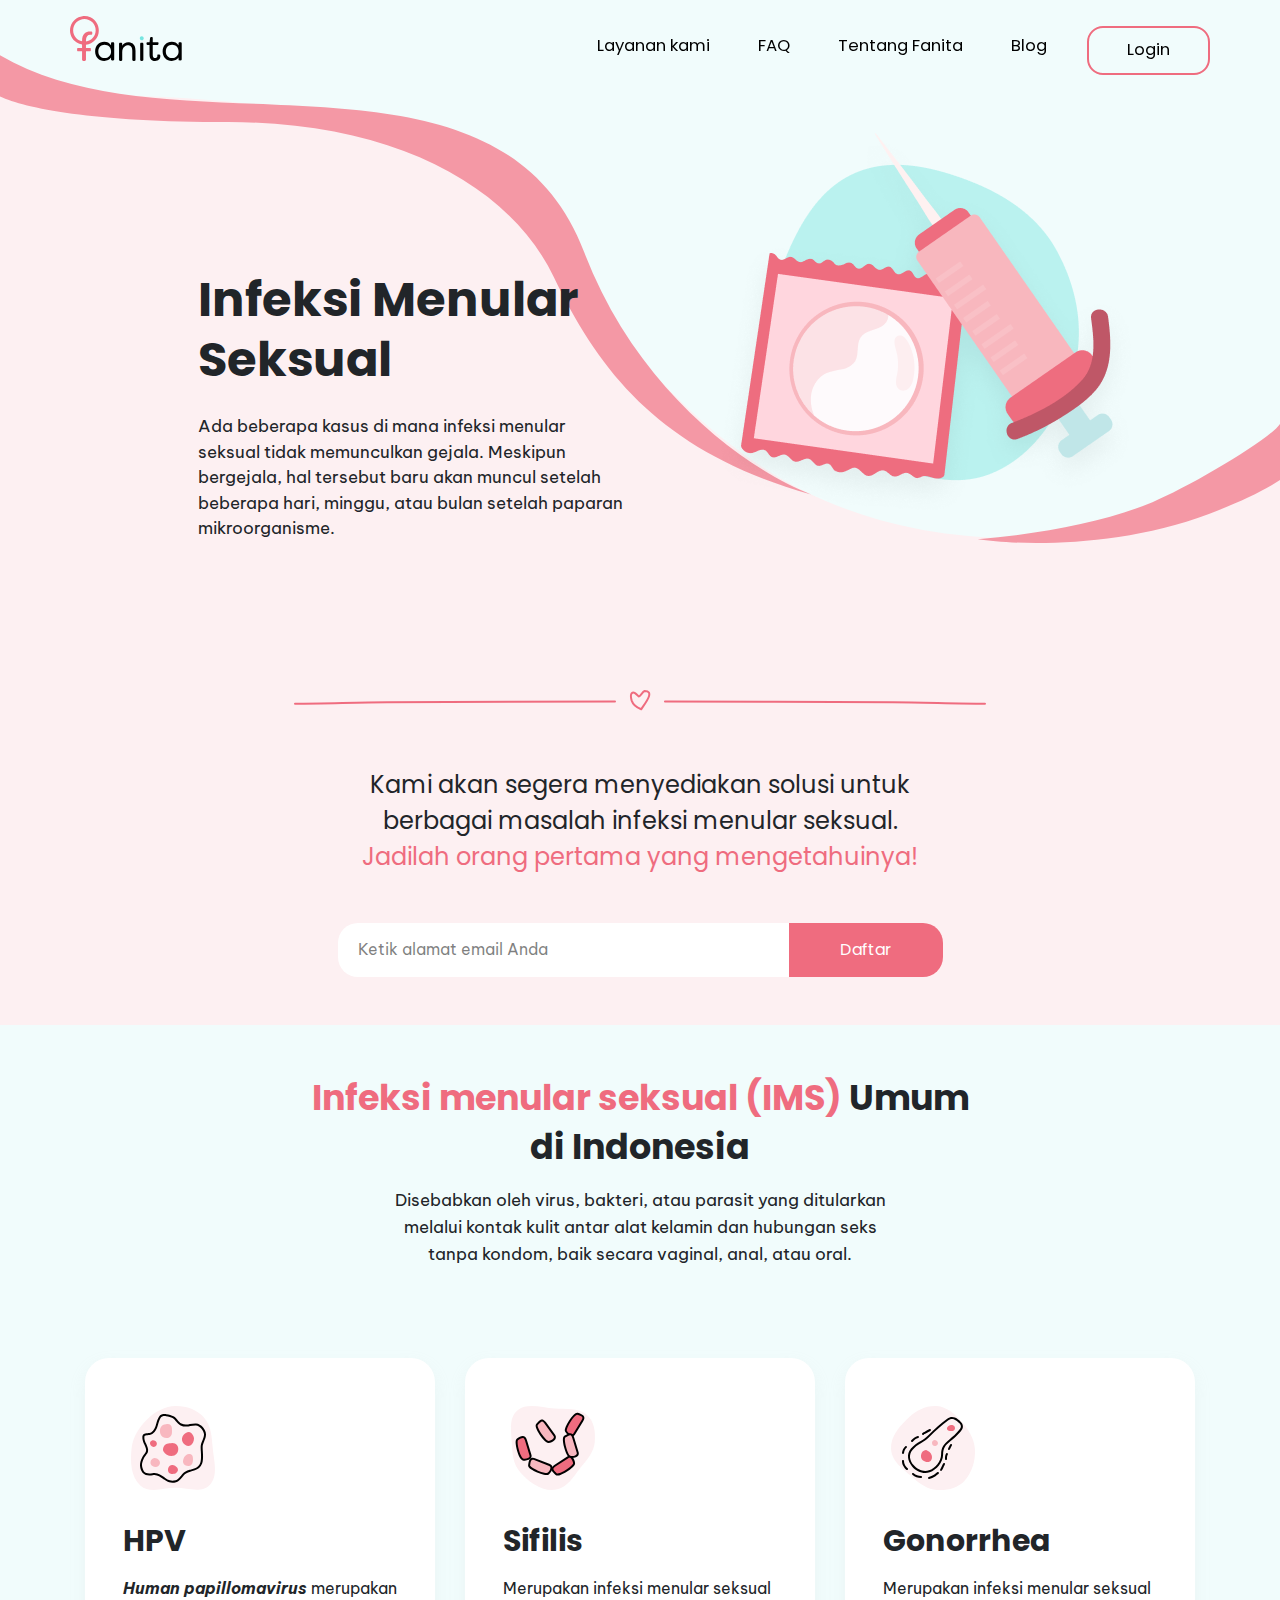
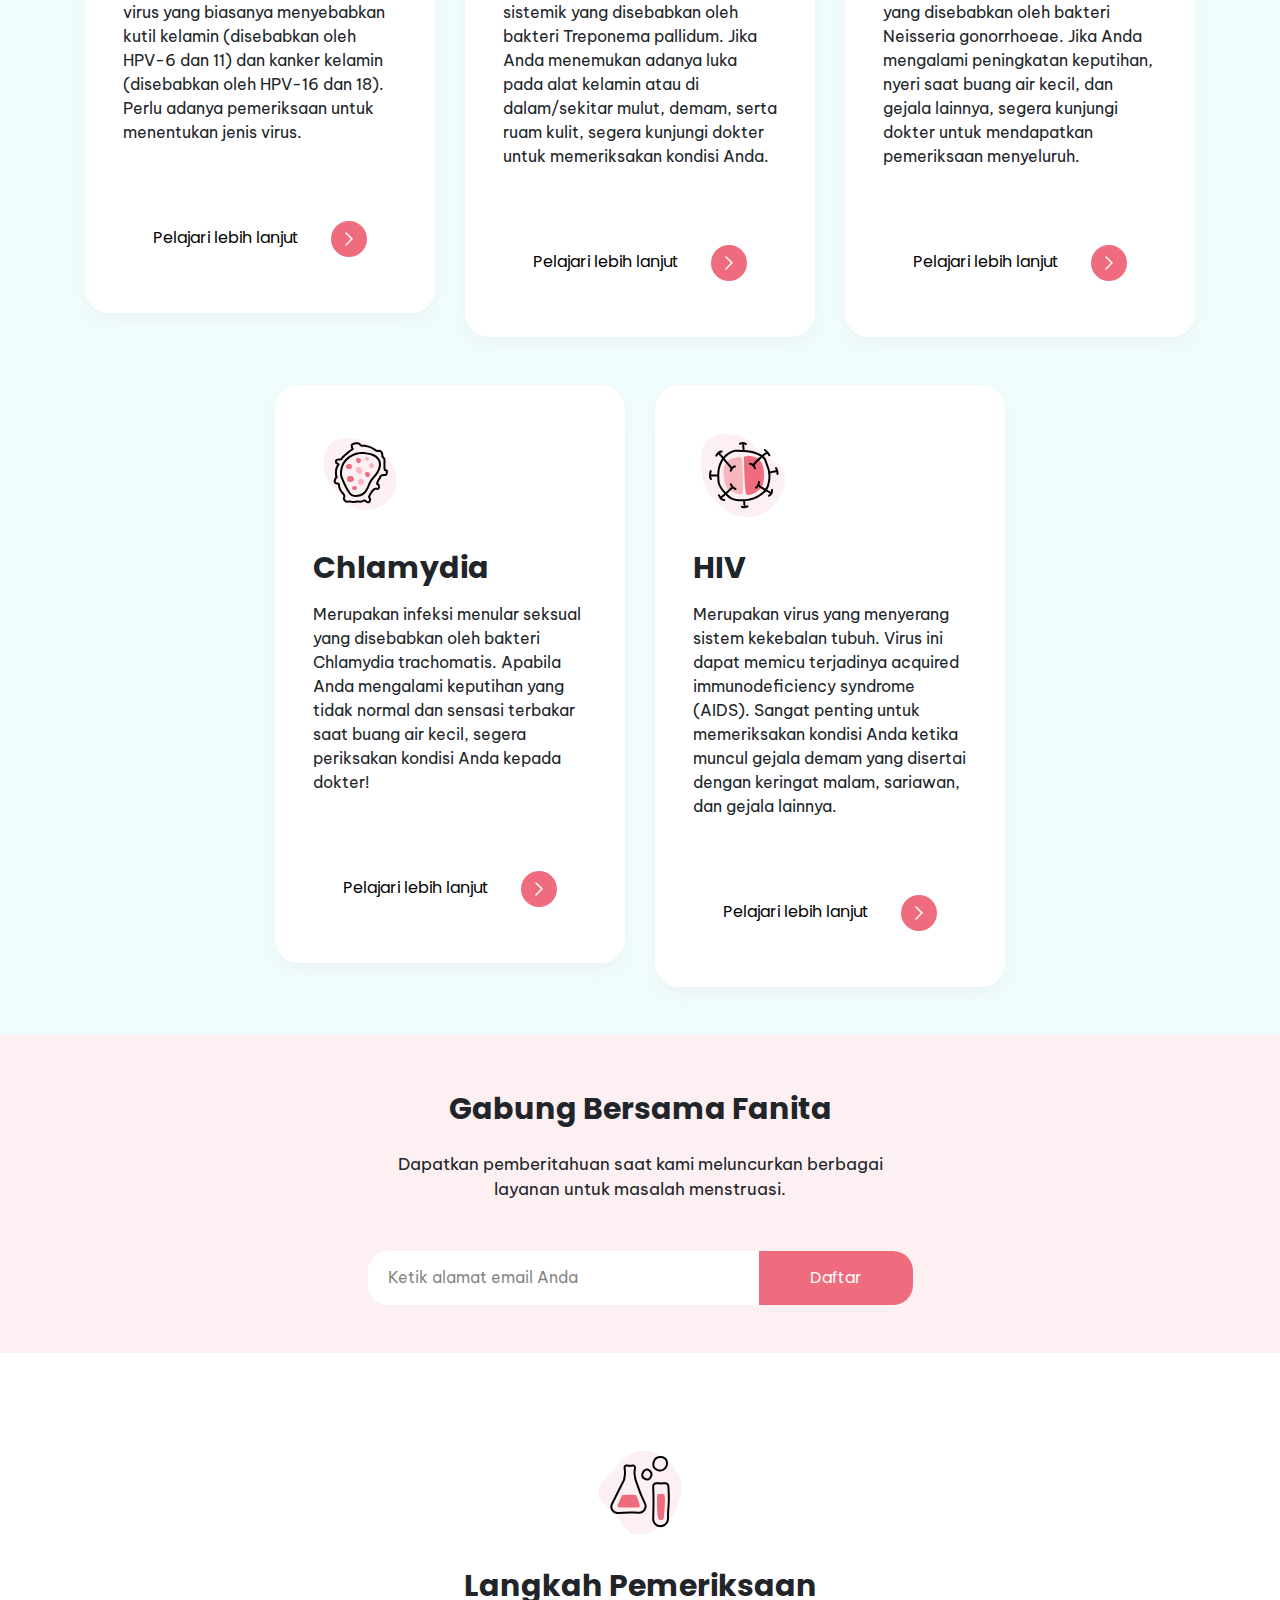
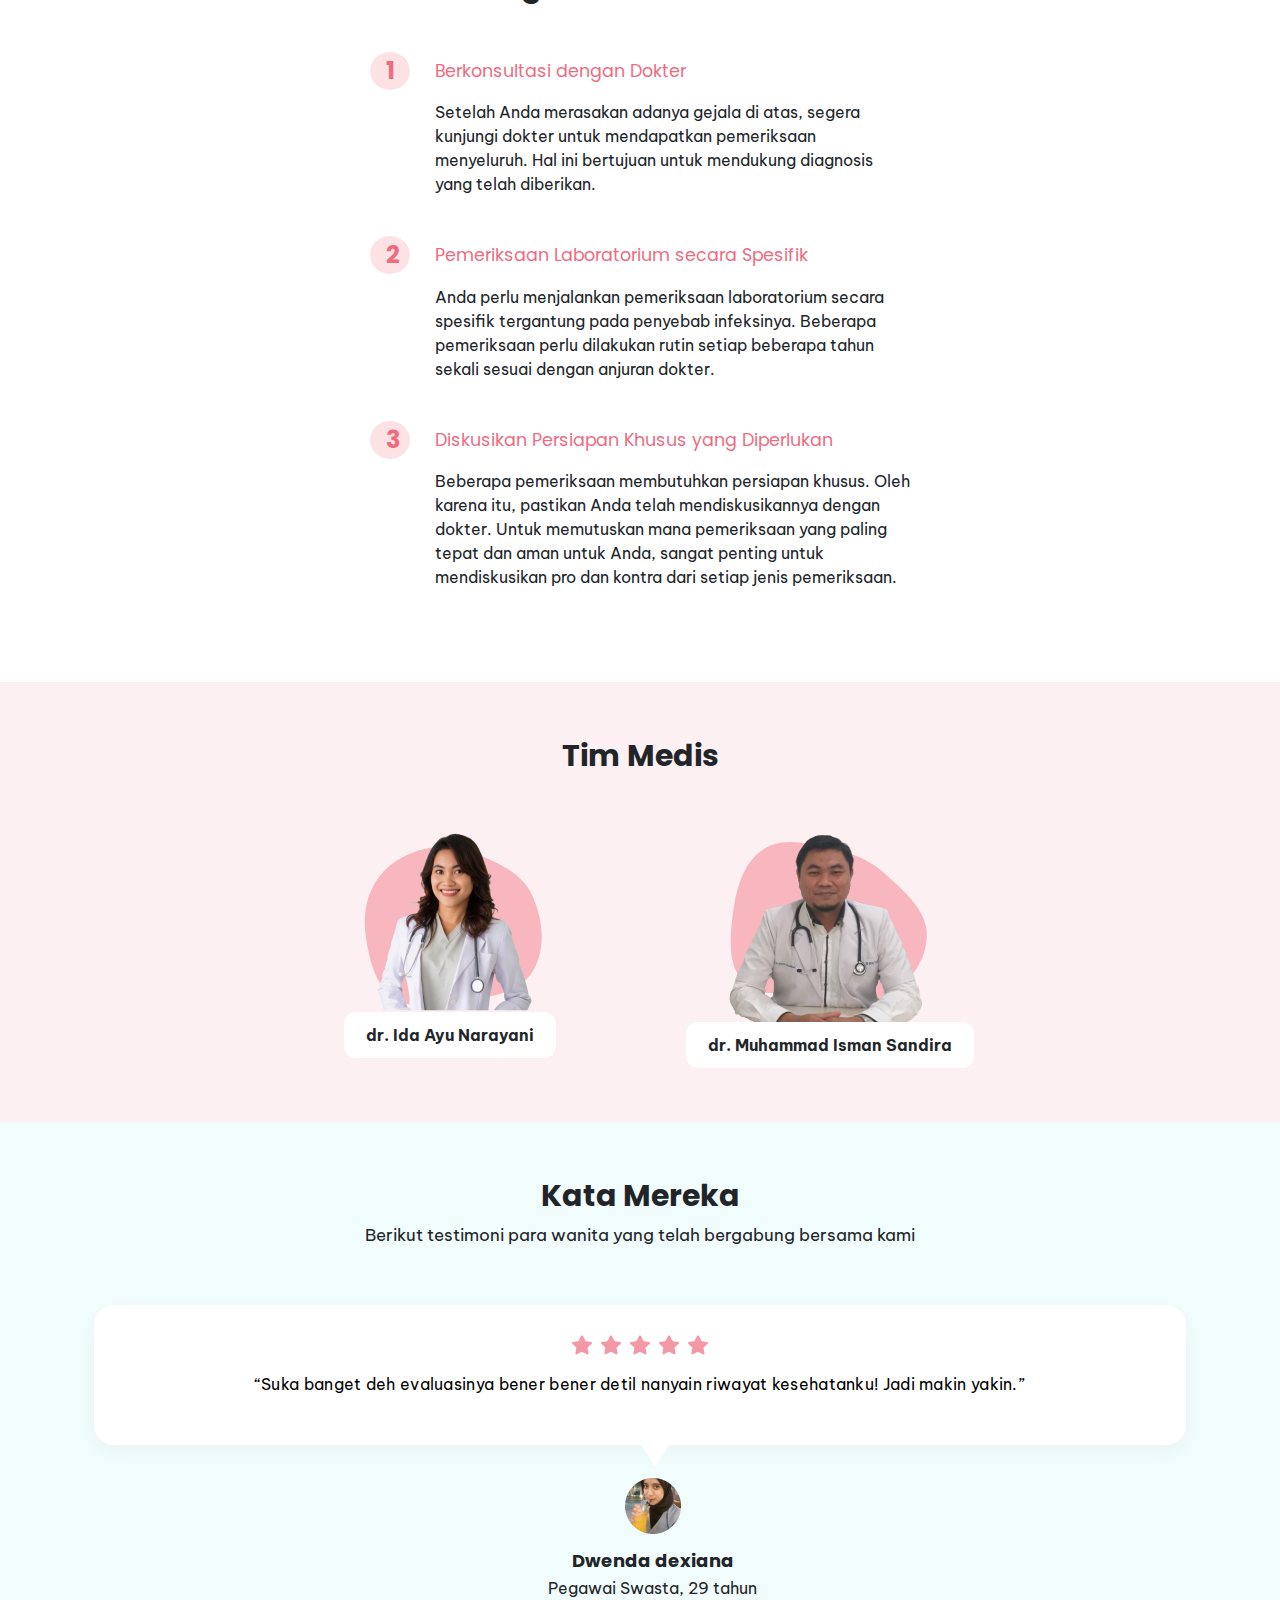
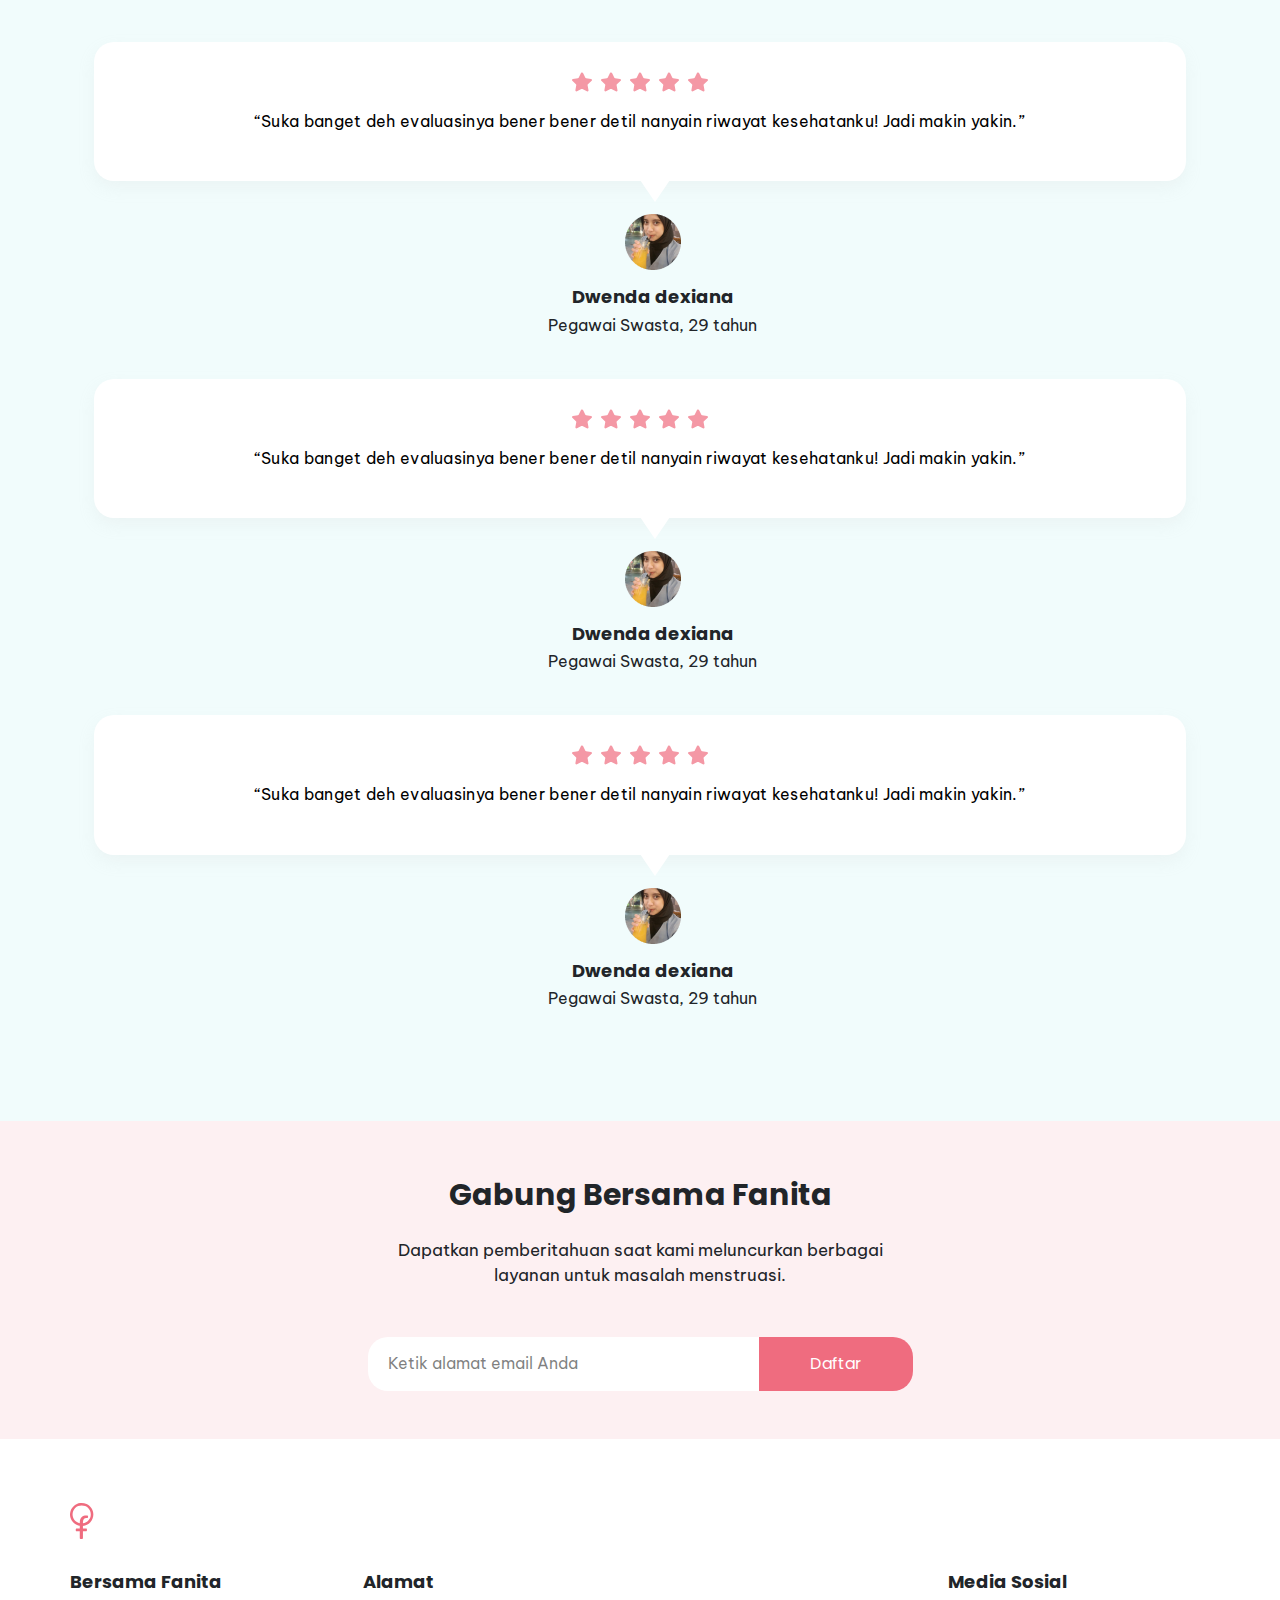
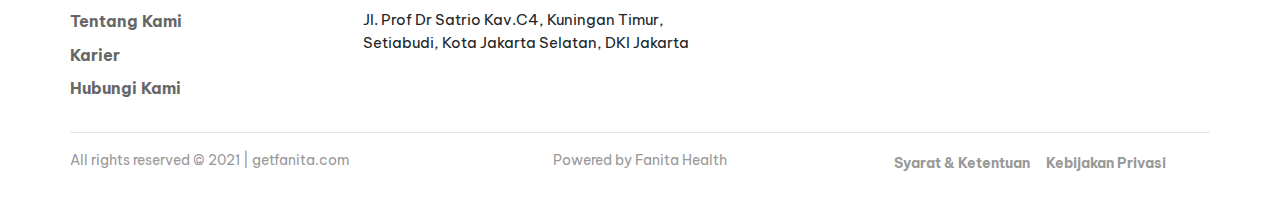
==== commit a9ae0829: "fixing final mobile" ====
--- a/STI.html
+++ b/STI.html
@@ -110,7 +110,7 @@
         <div class="row justify-content-center mt-90-card">
             
             <!-- card -->
-            <div class="col-lg-4 mb-5">
+            <div class="col-lg-4 col-md-6 col-sm-6 mb-5">
                 <div class="card card-ims">
                     <div class="card-body">
                         <p><img src="assets/img/lp-baru/HPV.svg" alt=""></p>
@@ -123,7 +123,7 @@
             <!-- card -->
   
             <!-- card -->
-            <div class="col-lg-4 mb-5">
+            <div class="col-lg-4 col-md-6 col-sm-6 mb-5">
                 <div class="card card-ims">
                     <div class="card-body">
                         <p><img src="assets/img/lp-baru/syphilis.svg" alt=""></p>
@@ -136,7 +136,7 @@
             <!-- card -->
             
             <!-- card -->
-            <div class="col-lg-4 mb-5">
+            <div class="col-lg-4 col-md-6 col-sm-6 mb-5">
                 <div class="card card-ims">
                     <div class="card-body">
                         <p><img src="assets/img/lp-baru/gonorrhea.svg" alt=""></p>
@@ -149,7 +149,7 @@
             <!-- card -->
   
             <!-- card -->
-            <div class="col-lg-4 mb-5">
+            <div class="col-lg-4 col-md-6 col-sm-6 mb-5">
                 <div class="card card-ims">
                     <div class="card-body">
                         <p><img src="assets/img/lp-baru/chlamydia.svg" alt=""></p>
@@ -162,7 +162,7 @@
             <!-- card -->
   
             <!-- card -->
-            <div class="col-lg-4 mb-5">
+            <div class="col-lg-4 col-md-6 col-sm-6 mb-5">
                 <div class="card card-ims">
                     <div class="card-body">
                         <p><img src="assets/img/lp-baru/hiv.svg" alt=""></p>
@@ -243,7 +243,7 @@
         <p class="title-sti text-center title-cta-sti mt-4 mb-5 xs-title-card-section">Tim Medis</p>
         <div class="row justify-content-center">
 
-            <div class="col-6">
+            <div class="col-lg-4 col-6">
                 <p class="text-center"><img src="assets/img/lp-baru/drIda.png" class="img-fluid" alt=""></p>
                 <p class="text-center mm-45 d-none d-sm-block"><span>dr. Ida Ayu Narayani</span></p>
 
@@ -253,7 +253,7 @@
 
             </div>
 
-            <div class="col-6">
+            <div class="col-6 col-lg-4 col-6">
                 <p class="text-center"><img src="assets/img/lp-baru/drIsman.png" class="img-fluid" alt=""></p>
                 <p class="text-center mm-45 d-none d-sm-block"><span>dr.  Muhammad Isman Sandira</span></p>
 
--- a/assets/css/lp-baru.css
+++ b/assets/css/lp-baru.css
@@ -341,6 +341,12 @@
 
 
 /* media screen */
+@media (max-width:1025px) {
+  .mt-77-card > a {
+    font-size: 15px !important;
+  }
+}
+
 @media (max-width:770px) {
   .backup-box-content-hero {
     padding: 0px 15px;
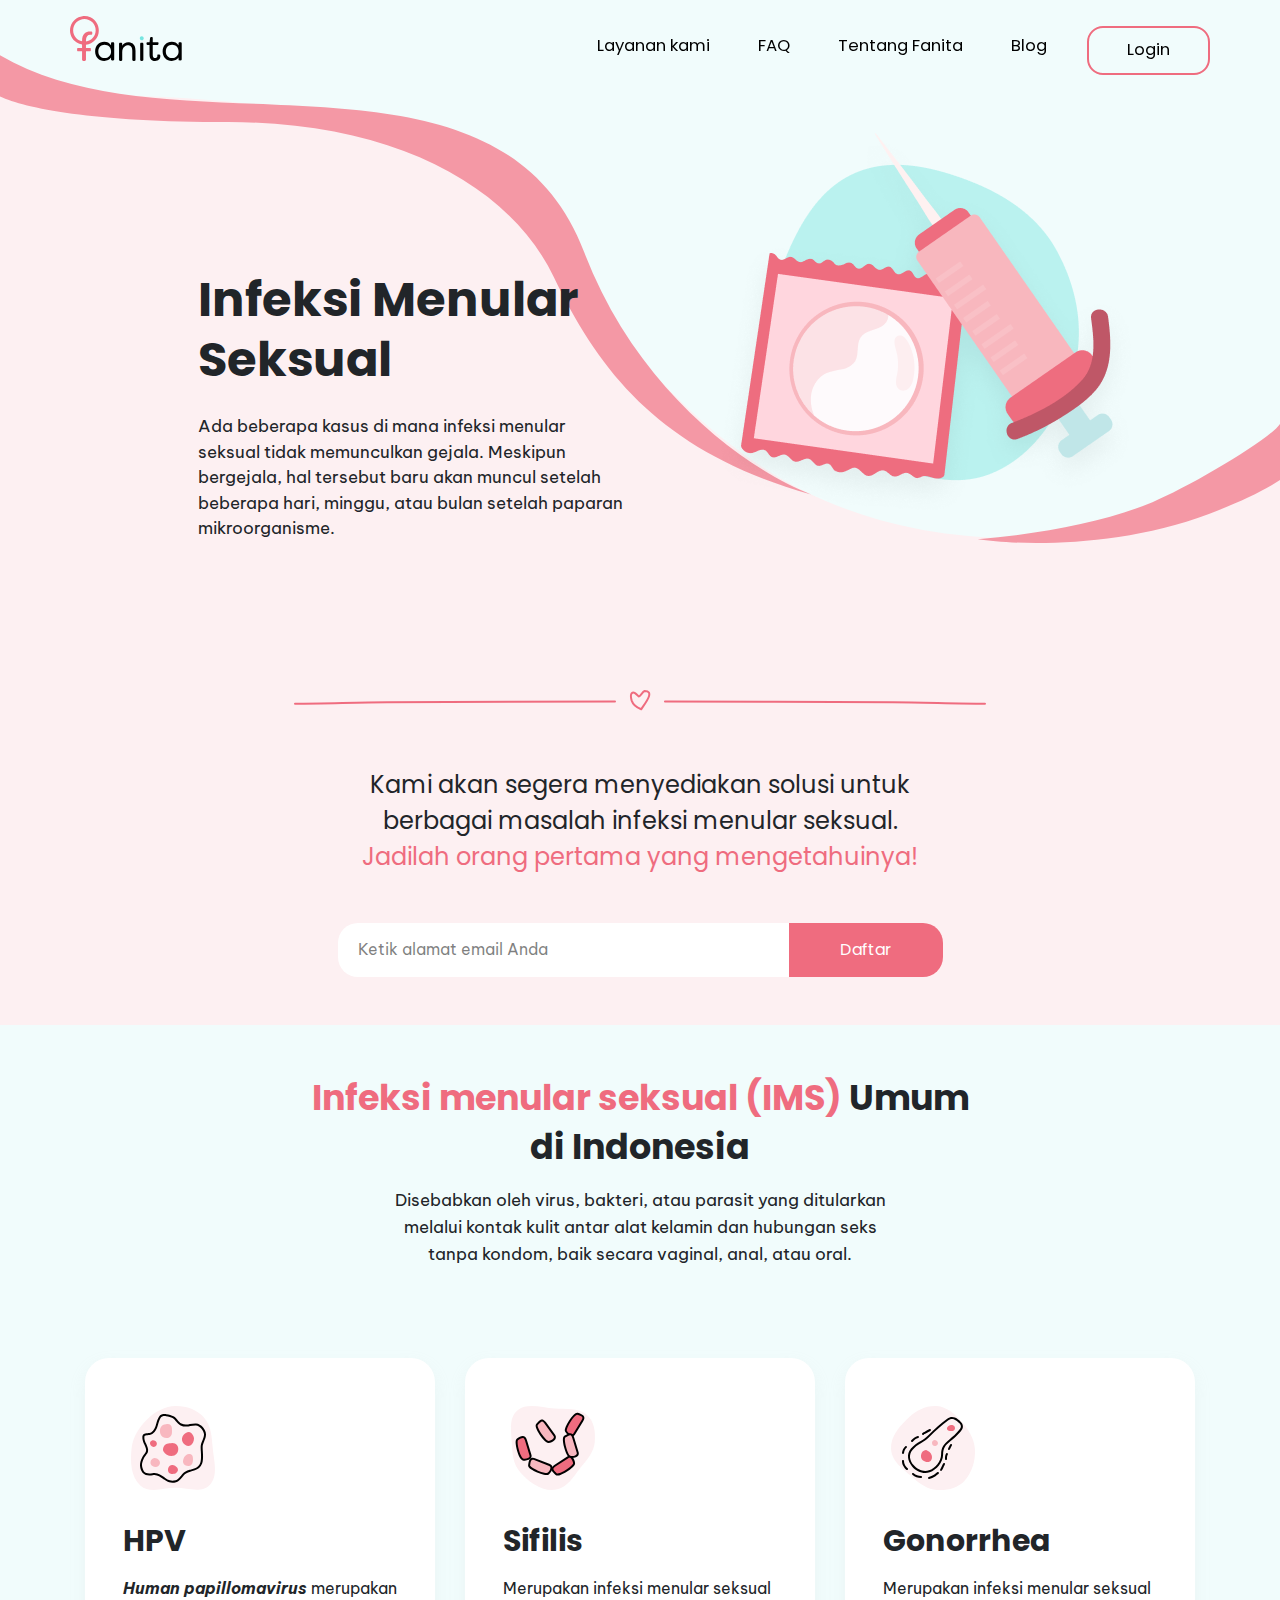
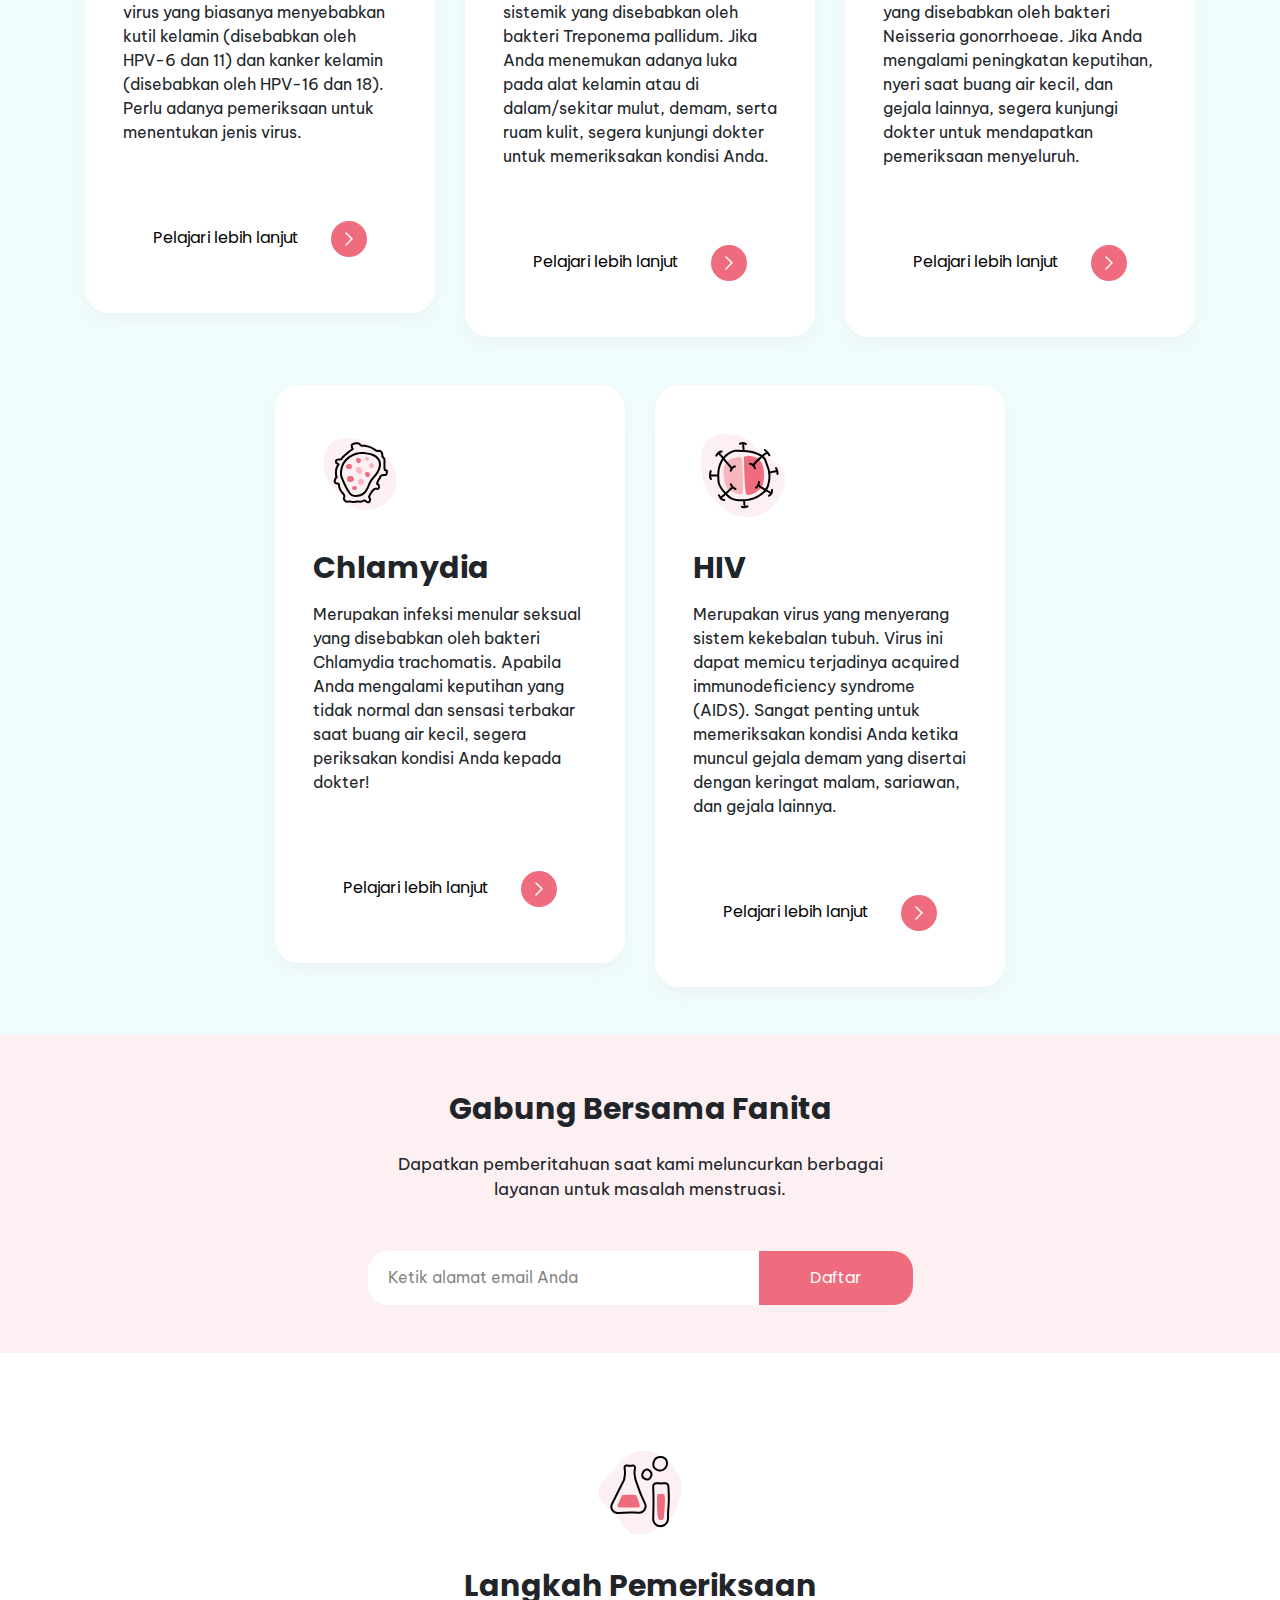
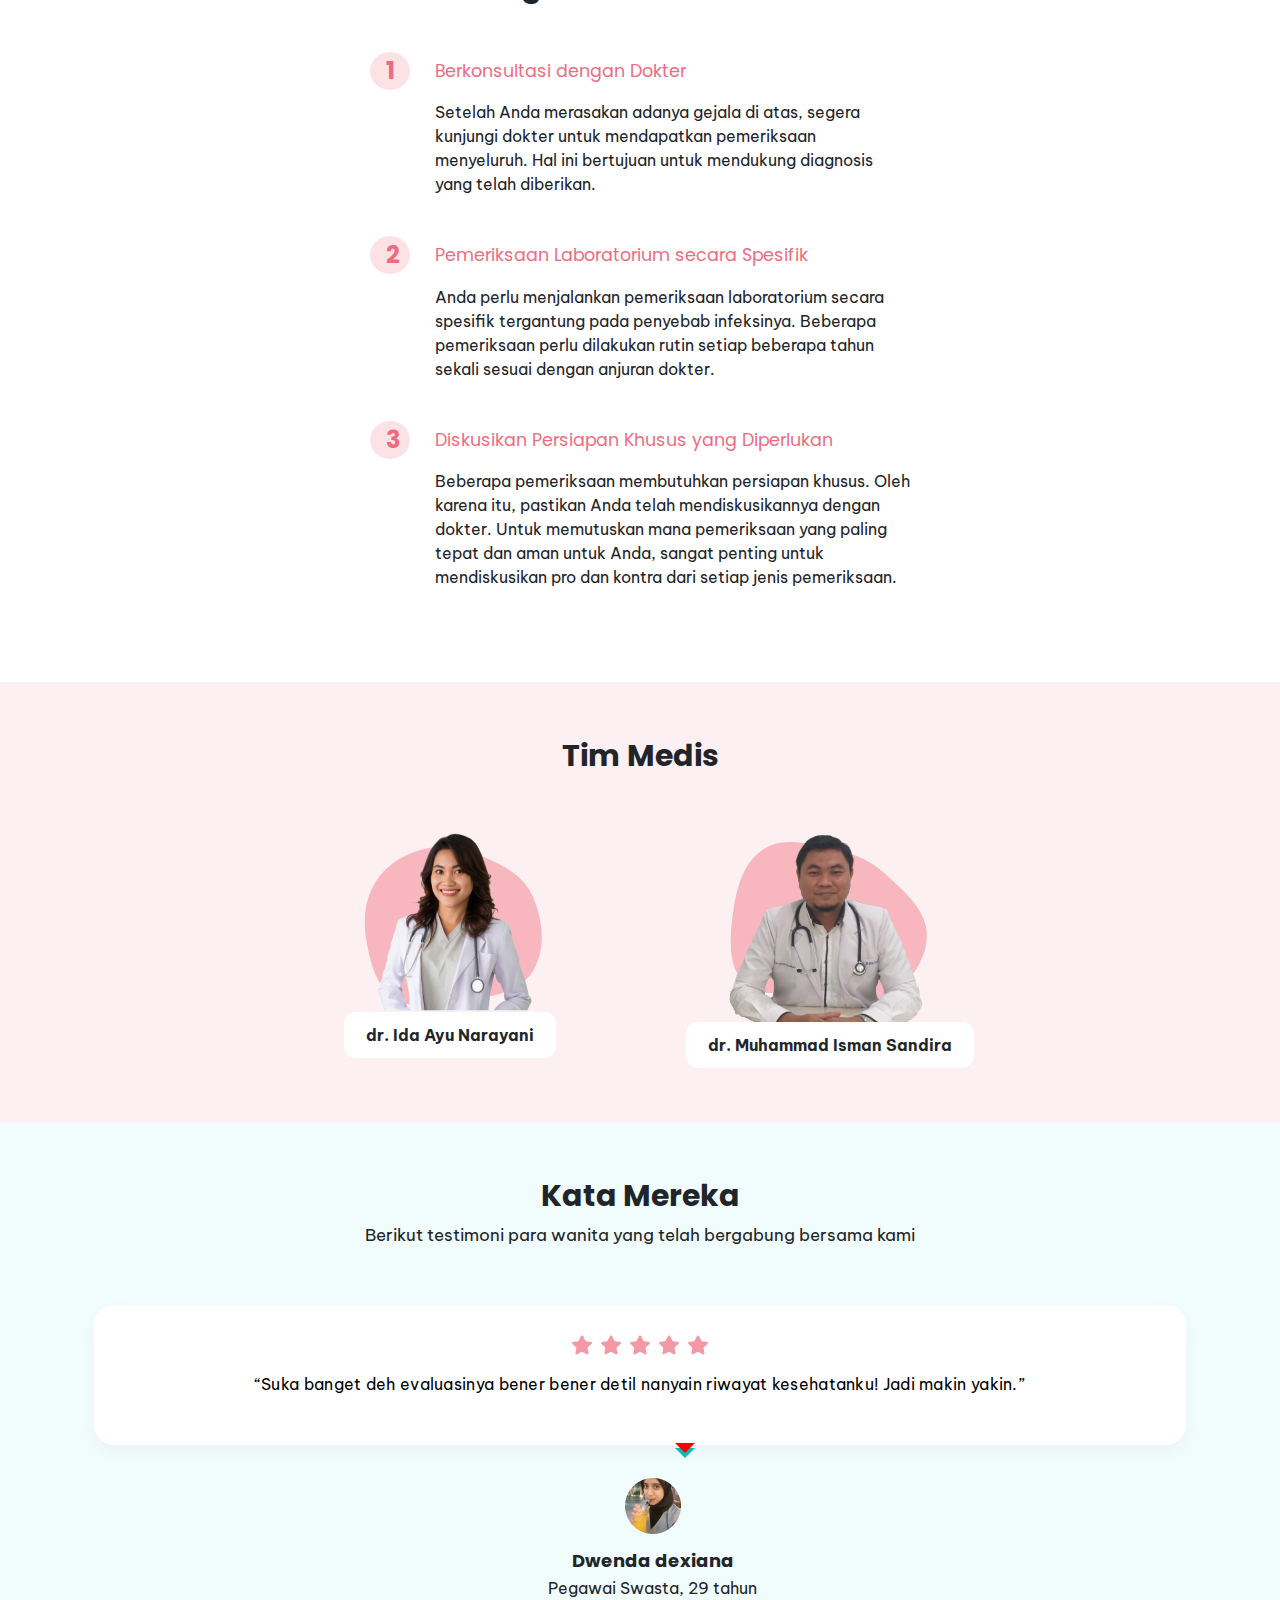
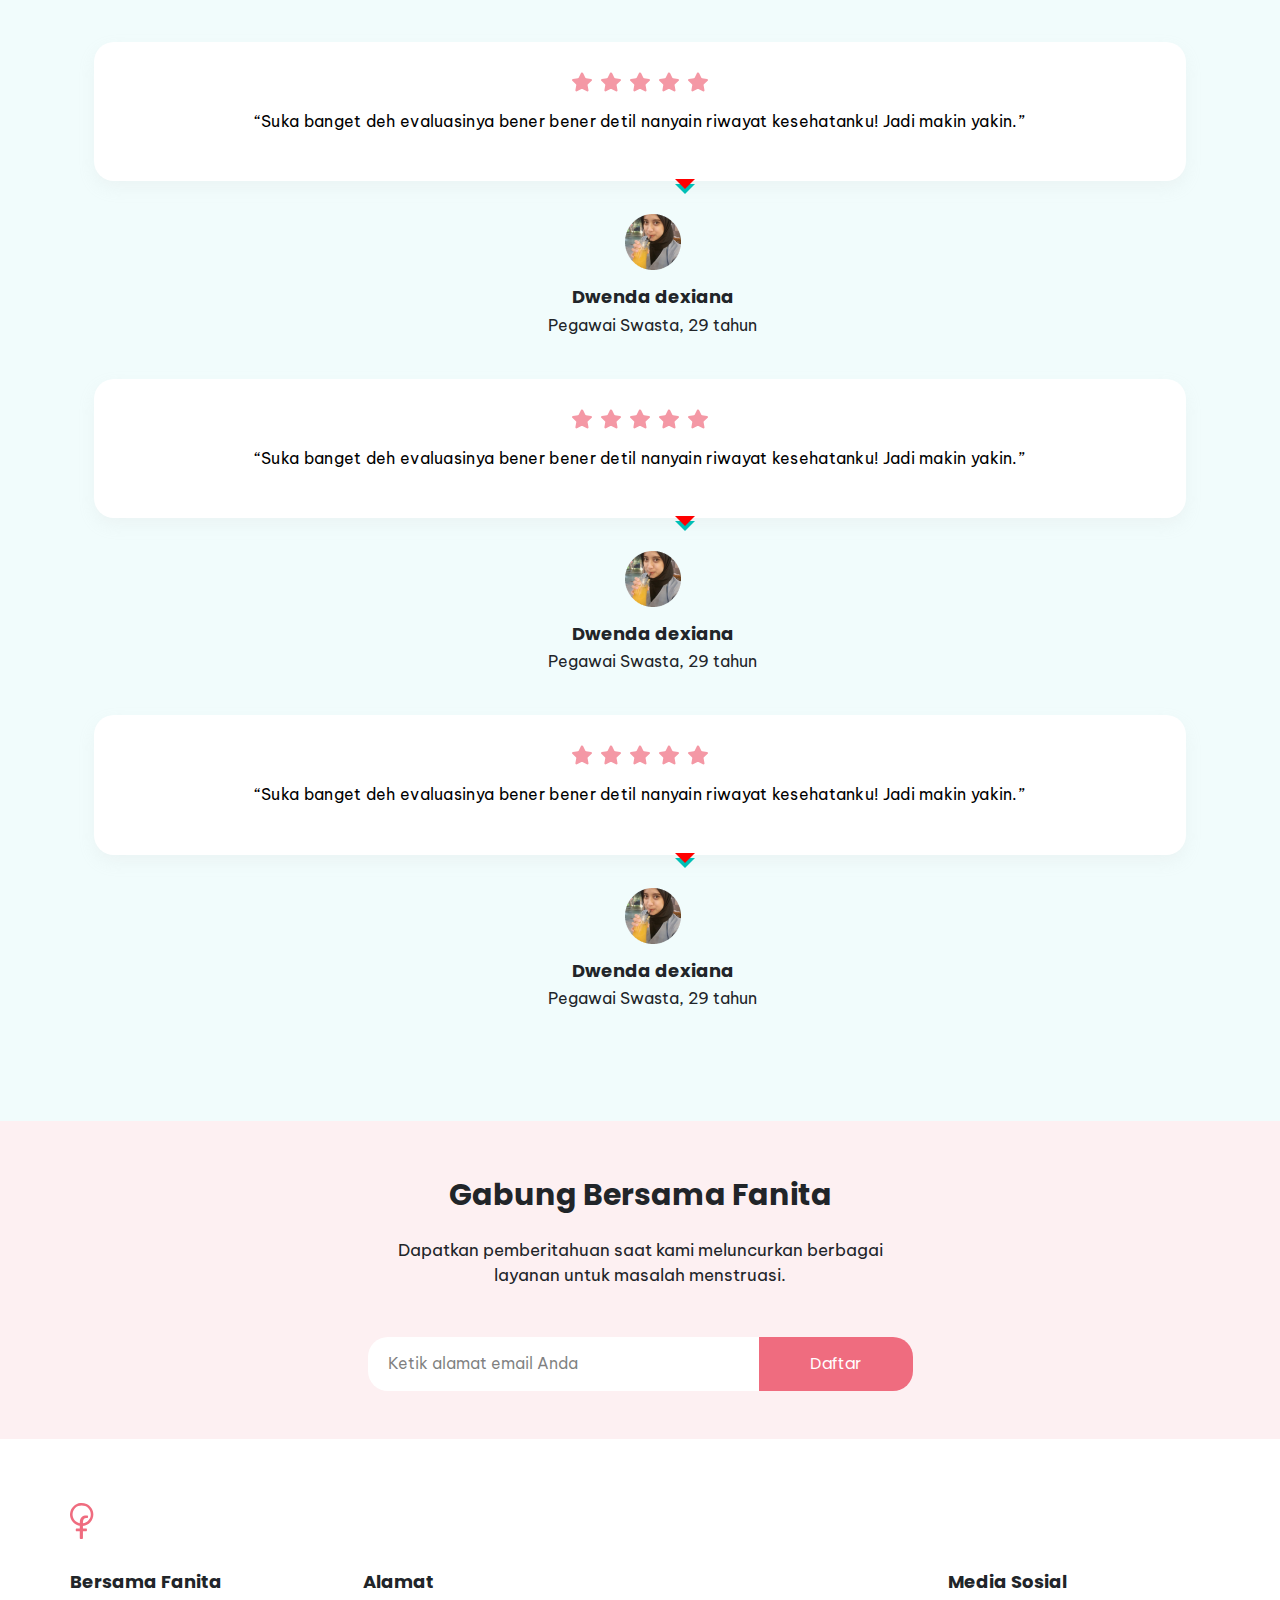
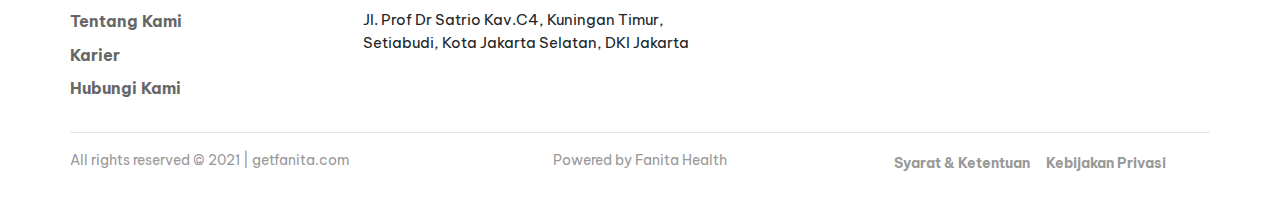
==== commit 1b7e2bce: "testing commit" ====
--- a/STI.html
+++ b/STI.html
@@ -328,7 +328,7 @@
                     </div>
                 </div>
                 <!-- loop untuk testimonial -->
-                
+
                 <!-- loop untuk testimonial --> 
                 <div class="backup-testimonial-card">
                     <div class="testimonial-card">
--- a/assets/css/lp-baru.css
+++ b/assets/css/lp-baru.css
@@ -270,19 +270,29 @@
   box-shadow: 0px 7px 16px 0px #cccccc26;
   /*     box-shadow: 0px 3px 17px rgba(115, 128, 157, 0.2); */
 }
+.testimonial-card:before {
+  content: "";
+  width: 0px;
+  height: 0px;
+  position: absolute;
+  border-left: 10px solid transparent;
+  border-right: 10px solid transparent;
+  border-top: 10px solid #00bfb6;
+  border-bottom: 10px solid transparent;
+  right: 45%;
+  bottom: -23px;
+}
 .testimonial-card:after {
-    content: "";
-    position: absolute;
-    z-index: 9;
-    bottom: -36px;
-    left: 50%;
-    right: 50%;
-    height: 0;
-    width: 0;
-    border-top: 22px solid #fff;
-    border-right: 15px solid transparent;
-    border-left: 15px solid transparent;
-    border-bottom: 15px solid transparent;
+  content: "";
+  width: 0px;
+  height: 0px;
+  position: absolute;
+  border-left: 10px solid transparent;
+  border-right: 10px solid transparent;
+  border-top: 10px solid red;
+  border-bottom: 10px solid transparent;
+  right: 45%;
+  bottom: -18px;
 }
 .content-testimonial {
   font-size: 16px;
